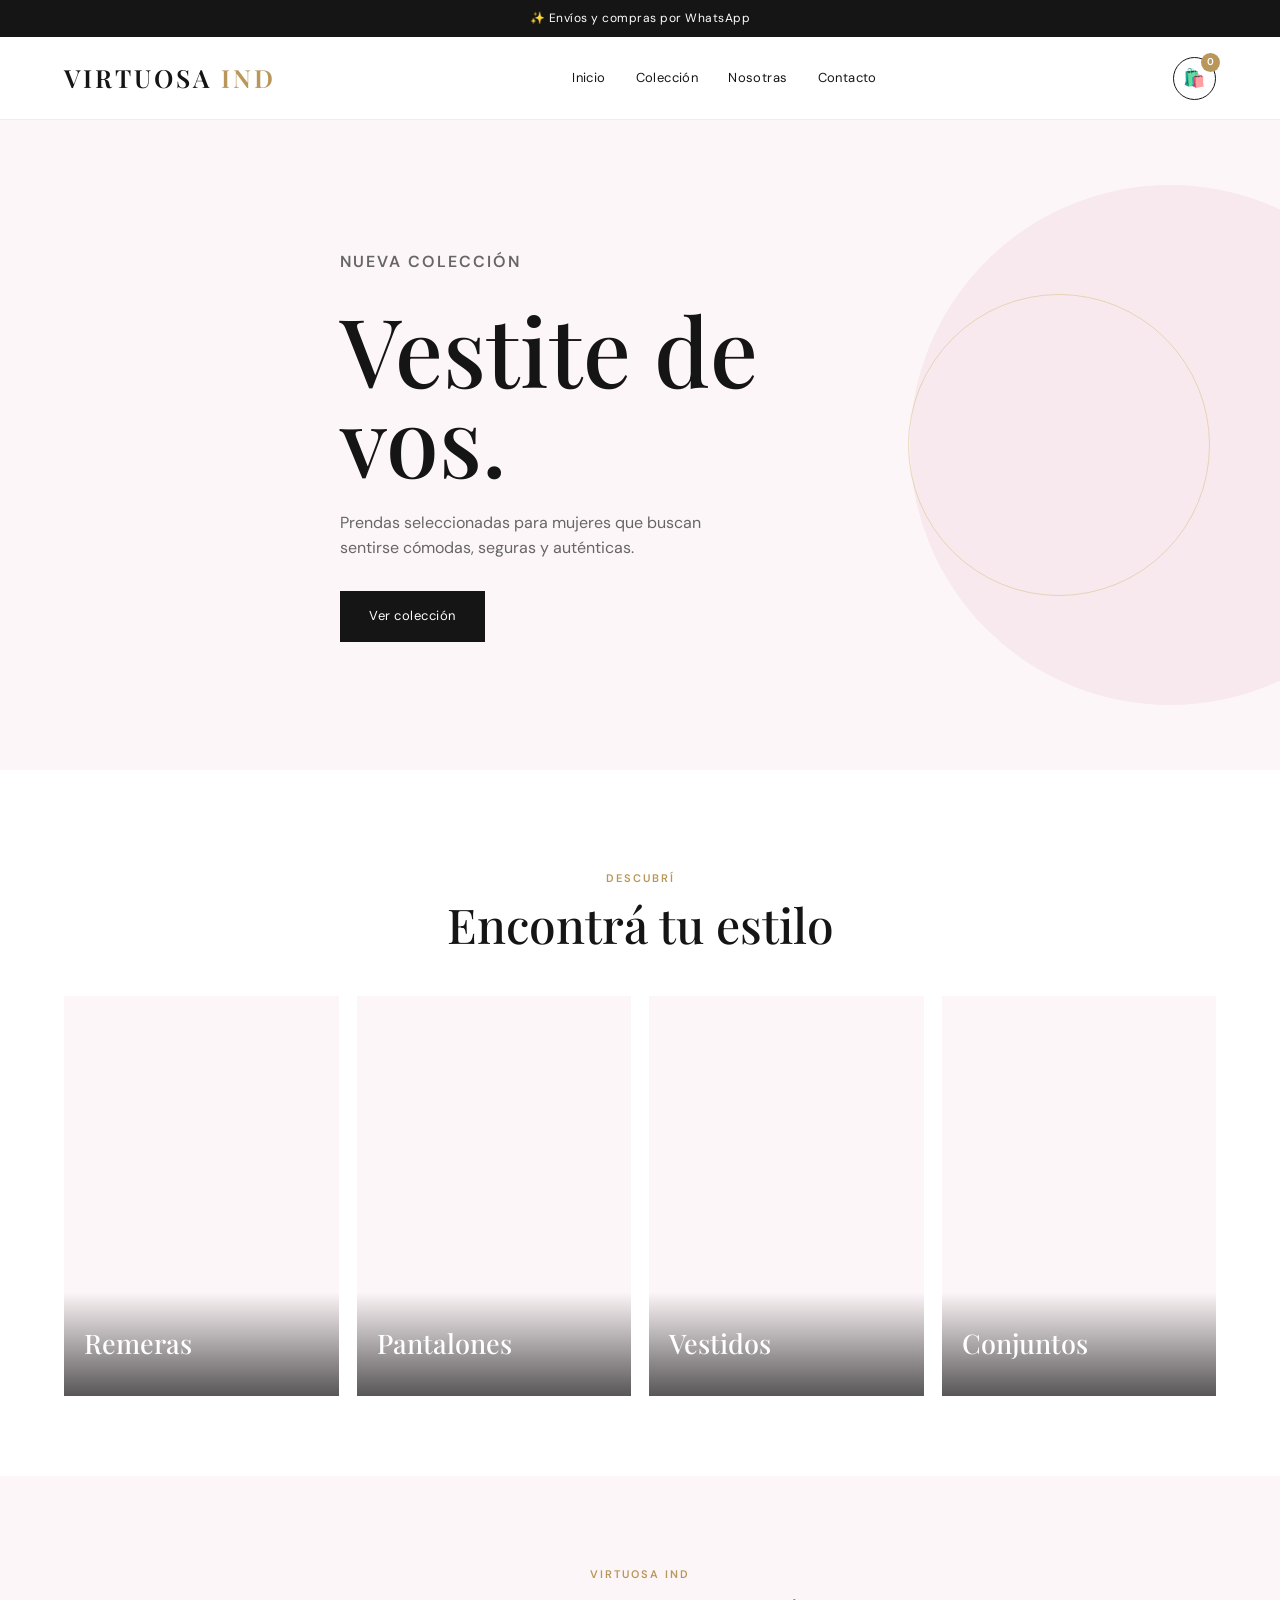
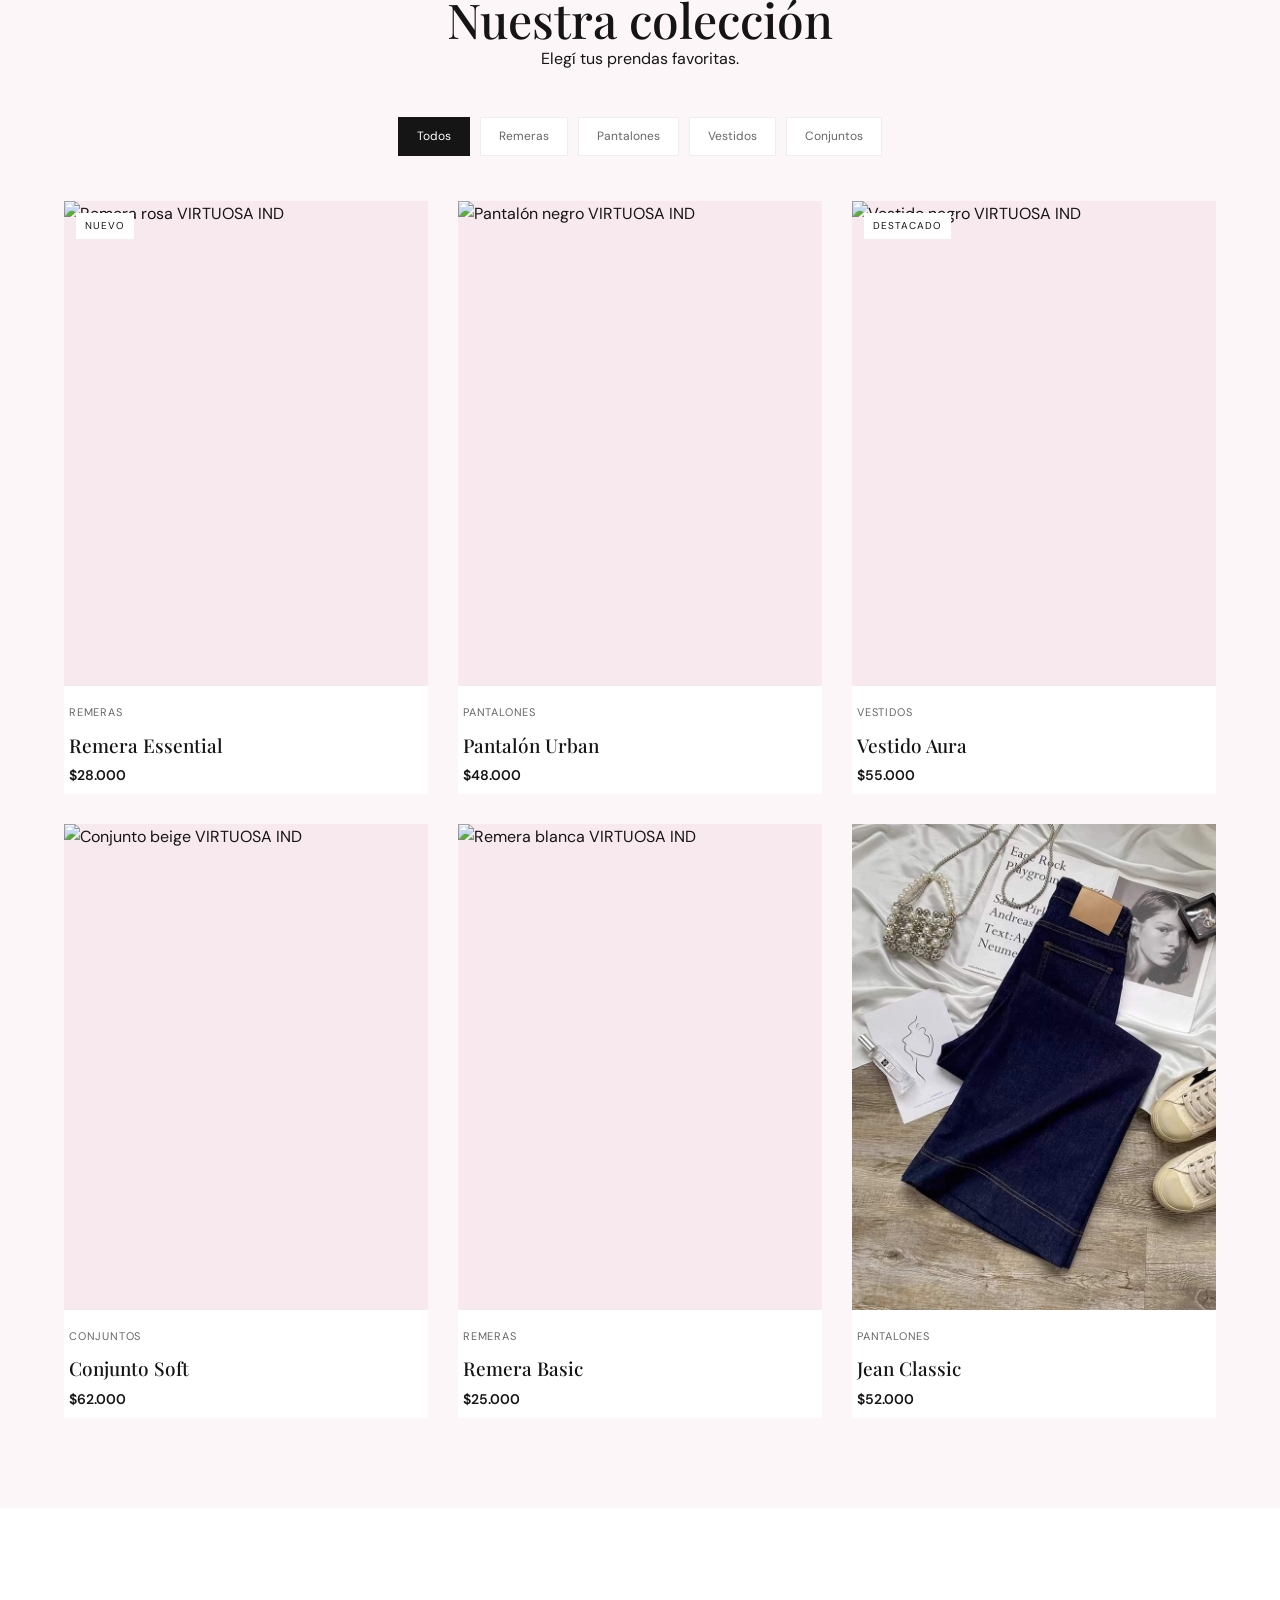
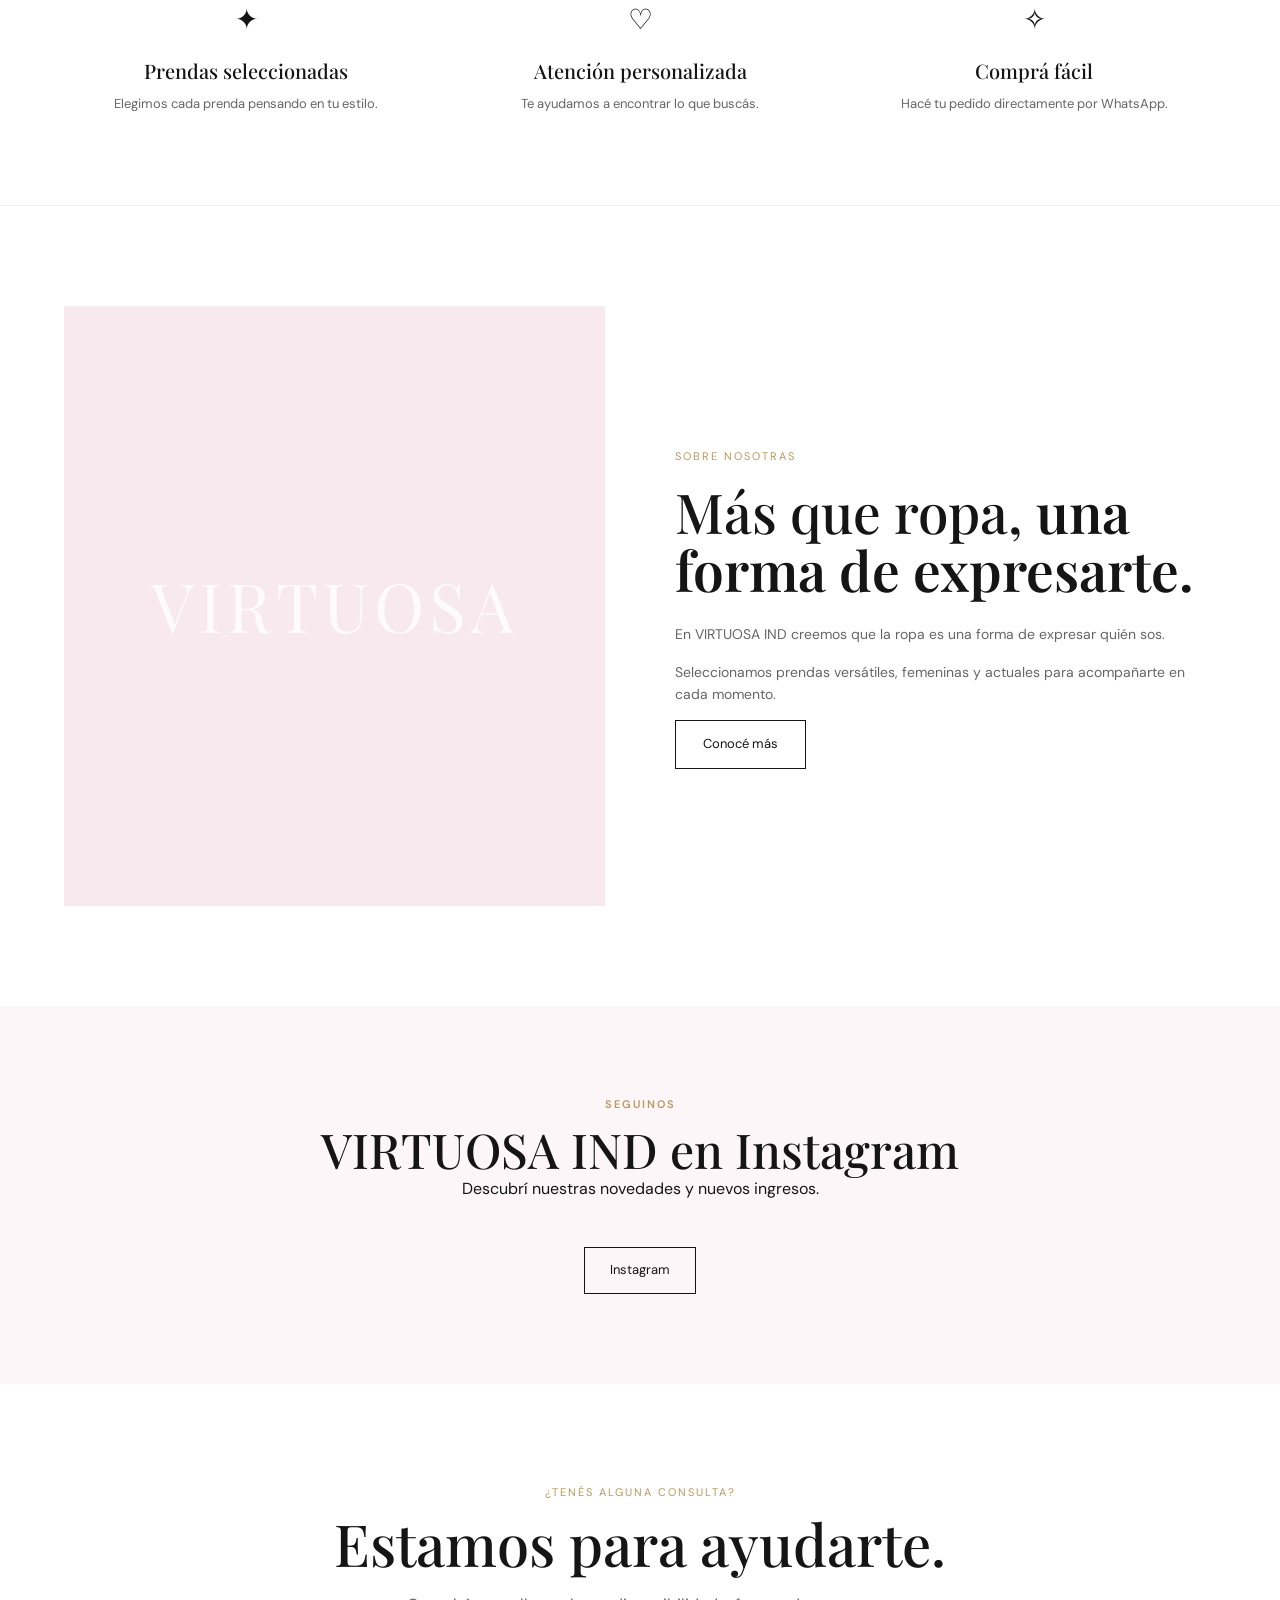
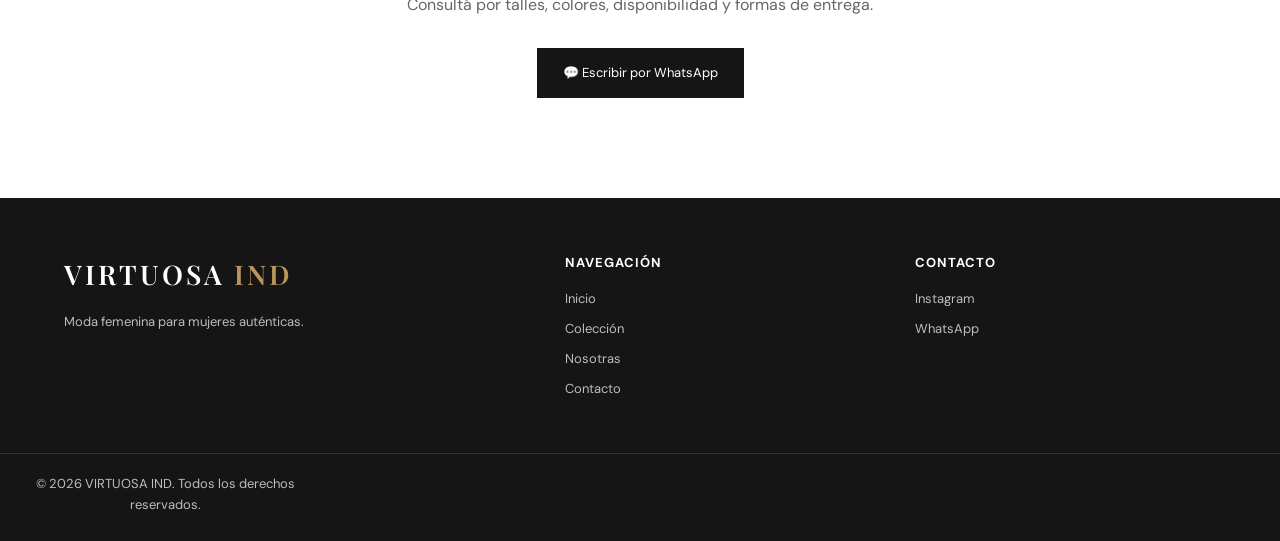
==== index.html @ b8f97fb1 "Primera versión de VIRTUOSA IND" ====
<!DOCTYPE html>
<html lang="es">
  <head>
    <meta charset="UTF-8" />
    <meta name="viewport" content="width=device-width, initial-scale=1.0" />
    <title>VIRTUOSA IND | Moda femenina</title>
    <meta
      name="description"
      content="VIRTUOSA IND — Moda femenina, prendas seleccionadas y estilo para todos los días."
    />

    <link rel="preconnect" href="https://fonts.googleapis.com" />
    <link rel="preconnect" href="https://fonts.gstatic.com" crossorigin />
    <link
      href="https://fonts.googleapis.com/css2?family=DM+Sans:wght@400;500;600;700&family=Playfair+Display:wght@500;600;700&display=swap"
      rel="stylesheet"
    />
    <link rel="stylesheet" href="styles.css" />
  </head>

  <body>
    <div class="barra-superior">
      <p>✨ Envíos y compras por WhatsApp</p>
    </div>

    <header class="encabezado">
      <div class="contenedor encabezado-contenido">
        <a href="#inicio" class="logo">VIRTUOSA <span>IND</span></a>

        <nav class="navegacion">
          <a href="#inicio">Inicio</a>
          <a href="#productos">Colección</a>
          <a href="#nosotros">Nosotras</a>
          <a href="#contacto">Contacto</a>
        </nav>

        <button
          class="boton-carrito"
          id="botonCarrito"
          aria-label="Abrir carrito"
        >
          🛍️
          <span id="cantidadCarrito" class="cantidad-carrito">0</span>
        </button>
      </div>
    </header>

    <main>
      <section class="hero" id="inicio">
        <div class="hero-contenido">
          <p class="hero-etiqueta">NUEVA COLECCIÓN</p>
          <h1>Vestite de vos.</h1>
          <p class="hero-texto">
            Prendas seleccionadas para mujeres que buscan sentirse cómodas,
            seguras y auténticas.
          </p>
          <a href="#productos" class="boton-principal">Ver colección</a>
        </div>
      </section>

      <section class="categorias">
        <div class="contenedor">
          <div class="titulo-seccion">
            <span>DESCUBRÍ</span>
            <h2>Encontrá tu estilo</h2>
          </div>

          <div class="categorias-grid">
            <a href="#productos" class="categoria-card">
              <div class="categoria-imagen categoria-remeras"></div>
              <h3>Remeras</h3>
            </a>

            <a href="#productos" class="categoria-card">
              <div class="categoria-imagen categoria-pantalones"></div>
              <h3>Pantalones</h3>
            </a>

            <a href="#productos" class="categoria-card">
              <div class="categoria-imagen categoria-vestidos"></div>
              <h3>Vestidos</h3>
            </a>

            <a href="#productos" class="categoria-card">
              <div class="categoria-imagen categoria-conjuntos"></div>
              <h3>Conjuntos</h3>
            </a>
          </div>
        </div>
      </section>

      <section class="productos" id="productos">
        <div class="contenedor">
          <div class="titulo-seccion">
            <span>VIRTUOSA IND</span>
            <h2>Nuestra colección</h2>
            <p>Elegí tus prendas favoritas.</p>
          </div>

          <div class="filtros">
            <button class="filtro activo" data-categoria="todos">Todos</button>
            <button class="filtro" data-categoria="remeras">Remeras</button>
            <button class="filtro" data-categoria="pantalones">
              Pantalones
            </button>
            <button class="filtro" data-categoria="vestidos">Vestidos</button>
            <button class="filtro" data-categoria="conjuntos">Conjuntos</button>
          </div>

          <div class="productos-grid" id="listaProductos">
            <article class="producto" data-categoria="remeras">
              <div class="producto-imagen">
                <span class="etiqueta-producto">NUEVO</span>
                <img
                  src="imagenes/remera-rosa.jpg"
                  alt="Remera rosa VIRTUOSA IND"
                />
                <button class="boton-agregar" data-id="1">
                  Agregar al carrito
                </button>
              </div>
              <div class="producto-info">
                <p class="producto-categoria">REMERAS</p>
                <h3>Remera Essential</h3>
                <p class="producto-precio">$28.000</p>
              </div>
            </article>

            <article class="producto" data-categoria="pantalones">
              <div class="producto-imagen">
                <img
                  src="imagenes/pantalon-negro.jpg"
                  alt="Pantalón negro VIRTUOSA IND"
                />
                <button class="boton-agregar" data-id="2">
                  Agregar al carrito
                </button>
              </div>
              <div class="producto-info">
                <p class="producto-categoria">PANTALONES</p>
                <h3>Pantalón Urban</h3>
                <p class="producto-precio">$48.000</p>
              </div>
            </article>

            <article class="producto" data-categoria="vestidos">
              <div class="producto-imagen">
                <span class="etiqueta-producto">DESTACADO</span>
                <img
                  src="imagenes/vestido-negro.jpg"
                  alt="Vestido negro VIRTUOSA IND"
                />
                <button class="boton-agregar" data-id="3">
                  Agregar al carrito
                </button>
              </div>
              <div class="producto-info">
                <p class="producto-categoria">VESTIDOS</p>
                <h3>Vestido Aura</h3>
                <p class="producto-precio">$55.000</p>
              </div>
            </article>

            <article class="producto" data-categoria="conjuntos">
              <div class="producto-imagen">
                <img
                  src="imagenes/conjunto-beige.jpg"
                  alt="Conjunto beige VIRTUOSA IND"
                />
                <button class="boton-agregar" data-id="4">
                  Agregar al carrito
                </button>
              </div>
              <div class="producto-info">
                <p class="producto-categoria">CONJUNTOS</p>
                <h3>Conjunto Soft</h3>
                <p class="producto-precio">$62.000</p>
              </div>
            </article>

            <article class="producto" data-categoria="remeras">
              <div class="producto-imagen">
                <img
                  src="imagenes/remera-blanca.jpg"
                  alt="Remera blanca VIRTUOSA IND"
                />
                <button class="boton-agregar" data-id="5">
                  Agregar al carrito
                </button>
              </div>
              <div class="producto-info">
                <p class="producto-categoria">REMERAS</p>
                <h3>Remera Basic</h3>
                <p class="producto-precio">$25.000</p>
              </div>
            </article>

            <article class="producto" data-categoria="pantalones">
              <div class="producto-imagen">
                <img src="imagenes/jean.jpg" alt="Jean azul VIRTUOSA IND" />
                <button class="boton-agregar" data-id="6">
                  Agregar al carrito
                </button>
              </div>
              <div class="producto-info">
                <p class="producto-categoria">PANTALONES</p>
                <h3>Jean Classic</h3>
                <p class="producto-precio">$52.000</p>
              </div>
            </article>
          </div>
        </div>
      </section>

      <section class="beneficios">
        <div class="contenedor beneficios-grid">
          <div class="beneficio">
            <div class="beneficio-icono">✦</div>
            <h3>Prendas seleccionadas</h3>
            <p>Elegimos cada prenda pensando en tu estilo.</p>
          </div>

          <div class="beneficio">
            <div class="beneficio-icono">♡</div>
            <h3>Atención personalizada</h3>
            <p>Te ayudamos a encontrar lo que buscás.</p>
          </div>

          <div class="beneficio">
            <div class="beneficio-icono">✧</div>
            <h3>Comprá fácil</h3>
            <p>Hacé tu pedido directamente por WhatsApp.</p>
          </div>
        </div>
      </section>

      <section class="nosotros" id="nosotros">
        <div class="contenedor nosotros-grid">
          <div class="nosotros-imagen">
            <div class="nosotros-decoracion">VIRTUOSA</div>
          </div>

          <div class="nosotros-contenido">
            <span>SOBRE NOSOTRAS</span>
            <h2>Más que ropa, <strong>una forma de expresarte.</strong></h2>
            <p>
              En VIRTUOSA IND creemos que la ropa es una forma de expresar quién
              sos.
            </p>
            <p>
              Seleccionamos prendas versátiles, femeninas y actuales para
              acompañarte en cada momento.
            </p>
            <a href="#contacto" class="boton-secundario">Conocé más</a>
          </div>
        </div>
      </section>

      <section class="instagram">
        <div class="contenedor">
          <div class="titulo-seccion">
            <span>SEGUINOS</span>
            <h2>VIRTUOSA IND en Instagram</h2>
            <p>Descubrí nuestras novedades y nuevos ingresos.</p>
          </div>

          <a
            href="#"
            class="boton-instagram"
            target="_blank"
            rel="noopener noreferrer"
          >
            Instagram
          </a>
        </div>
      </section>

      <section class="contacto" id="contacto">
        <div class="contenedor contacto-contenido">
          <span>¿TENÉS ALGUNA CONSULTA?</span>
          <h2>Estamos para ayudarte.</h2>
          <p>
            Consultá por talles, colores, disponibilidad y formas de entrega.
          </p>
          <a
            href="#"
            class="boton-whatsapp"
            target="_blank"
            rel="noopener noreferrer"
          >
            💬 Escribir por WhatsApp
          </a>
        </div>
      </section>
    </main>

    <aside class="carrito" id="carrito" aria-label="Carrito de compras">
      <div class="carrito-header">
        <h2>Tu carrito</h2>
        <button
          id="cerrarCarrito"
          class="cerrar-carrito"
          aria-label="Cerrar carrito"
        >
          ×
        </button>
      </div>

      <div class="carrito-productos" id="carritoProductos">
        <p class="carrito-vacio">Tu carrito está vacío.</p>
      </div>

      <div class="carrito-footer">
        <div class="carrito-total">
          <span>Total</span>
          <strong id="carritoTotal">$0</strong>
        </div>
        <button class="boton-whatsapp carrito-whatsapp" id="botonWhatsApp">
          💬 Comprar por WhatsApp
        </button>
      </div>
    </aside>

    <div class="overlay" id="overlay"></div>

    <footer class="footer">
      <div class="contenedor footer-grid">
        <div>
          <a href="#inicio" class="logo footer-logo">
            VIRTUOSA <span>IND</span>
          </a>
          <p>Moda femenina para mujeres auténticas.</p>
        </div>

        <div>
          <h3>Navegación</h3>
          <a href="#inicio">Inicio</a>
          <a href="#productos">Colección</a>
          <a href="#nosotros">Nosotras</a>
          <a href="#contacto">Contacto</a>
        </div>

        <div>
          <h3>Contacto</h3>
          <a href="#">Instagram</a>
          <a href="#">WhatsApp</a>
        </div>
      </div>

      <div class="footer-bottom">
        <p>© 2026 VIRTUOSA IND. Todos los derechos reservados.</p>
      </div>
    </footer>

    <script src="script.js"></script>
  </body>
</html>
---- styles.css ----
:root {
  --rosa: #d8a6b5;
  --rosa-claro: #f8e9ee;
  --rosa-muy-claro: #fdf6f8;
  --blanco: #ffffff;
  --negro: #151515;
  --gris: #666666;
  --gris-claro: #eeeeee;
  --dorado: #b9975b;
  --dorado-claro: #d8c08a;
  --sombra-suave: 0 10px 35px rgba(0, 0, 0, 0.08);
  --transicion: all 0.3s ease;
}

* {
  margin: 0;
  padding: 0;
  box-sizing: border-box;
}

html {
  scroll-behavior: smooth;
}

body {
  font-family: 'DM Sans', Arial, Helvetica, sans-serif;
  color: var(--negro);
  background: var(--blanco);
  line-height: 1.6;
}

img {
  display: block;
  width: 100%;
}

button,
input,
select {
  font: inherit;
}

button {
  cursor: pointer;
}

a {
  color: inherit;
  text-decoration: none;
}

ul {
  list-style: none;
}

.contenedor {
  width: min(1180px, 90%);
  margin: 0 auto;
}

.barra-superior {
  background: var(--negro);
  color: var(--blanco);
  text-align: center;
  padding: 9px 15px;
  font-size: 12px;
  letter-spacing: 0.5px;
}

.encabezado {
  position: sticky;
  top: 0;
  z-index: 1000;
  background: rgba(255, 255, 255, 0.96);
  backdrop-filter: blur(10px);
  border-bottom: 1px solid var(--gris-claro);
}

.encabezado .contenedor {
  min-height: 82px;
  display: flex;
  align-items: center;
  justify-content: space-between;
  gap: 30px;
}

.logo {
  font-family: 'Playfair Display', Georgia, serif;
  font-size: 25px;
  font-weight: 600;
  letter-spacing: 3px;
  white-space: nowrap;
}

.logo span {
  color: var(--dorado);
}

.navegacion {
  display: flex;
  align-items: center;
  gap: 30px;
}

.navegacion a {
  position: relative;
  font-size: 13px;
  letter-spacing: 0.4px;
  transition: var(--transicion);
}

.navegacion a::after {
  content: '';
  position: absolute;
  left: 0;
  bottom: -6px;
  width: 0;
  height: 1px;
  background: var(--dorado);
  transition: var(--transicion);
}

.navegacion a:hover {
  color: var(--dorado);
}

.navegacion a:hover::after {
  width: 100%;
}

.boton-carrito {
  position: relative;
  border: 1px solid var(--negro);
  background: var(--blanco);
  color: var(--negro);
  width: 43px;
  height: 43px;
  border-radius: 50%;
  font-size: 18px;
  display: flex;
  align-items: center;
  justify-content: center;
  transition: var(--transicion);
}

.boton-carrito:hover {
  background: var(--negro);
  color: var(--blanco);
}

.cantidad-carrito {
  position: absolute;
  top: -5px;
  right: -5px;
  min-width: 19px;
  height: 19px;
  padding: 0 5px;
  border-radius: 50%;
  background: var(--dorado);
  color: var(--blanco);
  font-size: 10px;
  font-weight: 600;
  display: flex;
  align-items: center;
  justify-content: center;
}

.hero {
  min-height: 650px;
  display: flex;
  align-items: center;
  position: relative;
  overflow: hidden;
  background: var(--rosa-muy-claro);
}

.hero::before {
  content: '';
  position: absolute;
  width: 520px;
  height: 520px;
  border-radius: 50%;
  background: var(--rosa-claro);
  right: -150px;
  top: 50%;
  transform: translateY(-50%);
  z-index: 0;
}

.hero::after {
  content: '';
  position: absolute;
  width: 300px;
  height: 300px;
  border-radius: 50%;
  border: 1px solid var(--dorado-claro);
  right: 70px;
  top: 50%;
  transform: translateY(-50%);
  opacity: 0.55;
  z-index: 0;
}

.hero-contenido {
  width: min(1180px, 90%);
  max-width: 600px;
  margin-inline: auto;
  position: relative;
  z-index: 1;
}

.hero-etiqueta {
  display: inline-block;
  color: var(--dorado);
  font-size: 12px;
  font-weight: 600;
  letter-spacing: 2px;
  text-transform: uppercase;
  margin-bottom: 15px;
}

.hero h1 {
  font-family: 'Playfair Display', Georgia, serif;
  font-size: clamp(55px, 8vw, 95px);
  line-height: 0.95;
  font-weight: 500;
  margin-bottom: 25px;
}

.hero p {
  color: var(--gris);
  font-size: 16px;
  max-width: 420px;
  margin-bottom: 30px;
}

.boton-principal {
  display: inline-flex;
  align-items: center;
  justify-content: center;
  gap: 8px;
  background: var(--negro);
  color: var(--blanco);
  border: 1px solid var(--negro);
  padding: 14px 28px;
  font-size: 13px;
  letter-spacing: 0.5px;
  transition: var(--transicion);
}

.boton-principal:hover {
  background: var(--dorado);
  border-color: var(--dorado);
  transform: translateY(-2px);
}

.boton-secundario {
  display: inline-flex;
  align-items: center;
  justify-content: center;
  background: transparent;
  color: var(--negro);
  border: 1px solid var(--negro);
  padding: 13px 27px;
  font-size: 13px;
  transition: var(--transicion);
}

.boton-secundario:hover {
  background: var(--negro);
  color: var(--blanco);
}

.titulo-seccion {
  text-align: center;
  margin-bottom: 45px;
}

.titulo-seccion span {
  display: block;
  color: var(--dorado);
  font-size: 11px;
  font-weight: 600;
  letter-spacing: 2px;
  text-transform: uppercase;
  margin-bottom: 10px;
}

.titulo-seccion h2 {
  font-family: 'Playfair Display', Georgia, serif;
  font-size: clamp(32px, 5vw, 48px);
  font-weight: 500;
  line-height: 1.1;
}

.categorias {
  padding: 100px 0 80px;
}

.categorias-grid {
  display: grid;
  grid-template-columns: repeat(4, 1fr);
  gap: 18px;
}

.categoria-card {
  position: relative;
  display: block;
  height: 400px;
  overflow: hidden;
  background: var(--rosa-muy-claro);
}

.categoria-imagen {
  width: 100%;
  height: 100%;
  background-size: cover;
  background-position: center;
  transition: transform 0.6s ease;
}

.categoria-remeras {
  background-image: url('imagenes/remera-rosa.jpg');
}

.categoria-pantalones {
  background-image: url('imagenes/pantalon-negro.jpg');
}

.categoria-vestidos {
  background-image: url('imagenes/vestido-negro.jpg');
}

.categoria-conjuntos {
  background-image: url('imagenes/conjunto-beige.jpg');
}

.categoria-card:hover .categoria-imagen {
  transform: scale(1.05);
}

.categoria-card h3 {
  position: absolute;
  inset: auto 0 0;
  padding: 30px 20px;
  color: var(--blanco);
  background: linear-gradient(to top, rgba(0, 0, 0, 0.65), transparent);
  font-family: 'Playfair Display', Georgia, serif;
  font-size: 27px;
  font-weight: 500;
}

.productos {
  padding: 90px 0;
  background: var(--rosa-muy-claro);
}

.filtros {
  display: flex;
  justify-content: center;
  flex-wrap: wrap;
  gap: 10px;
  margin-bottom: 45px;
}

.filtro {
  border: 1px solid var(--gris-claro);
  background: var(--blanco);
  color: var(--gris);
  padding: 9px 18px;
  font-size: 12px;
  transition: var(--transicion);
}

.filtro:hover,
.filtro.activo {
  background: var(--negro);
  color: var(--blanco);
  border-color: var(--negro);
}

.productos-grid {
  display: grid;
  grid-template-columns: repeat(3, 1fr);
  gap: 30px;
}

.producto {
  background: var(--blanco);
  position: relative;
  animation: aparecer 0.5s ease both;
}

.producto[hidden] {
  display: none !important;
}

.producto-imagen {
  position: relative;
  overflow: hidden;
  background: var(--rosa-claro);
  aspect-ratio: 3 / 4;
}

.producto-imagen img {
  width: 100%;
  height: 100%;
  object-fit: cover;
  transition: transform 0.5s ease;
}

.producto:hover .producto-imagen img {
  transform: scale(1.04);
}

.etiqueta-producto {
  position: absolute;
  z-index: 1;
  top: 12px;
  left: 12px;
  padding: 5px 9px;
  background: var(--blanco);
  color: var(--negro);
  font-size: 10px;
  letter-spacing: 1px;
}

.boton-agregar {
  position: absolute;
  left: 15px;
  right: 15px;
  bottom: 15px;
  border: none;
  background: var(--blanco);
  color: var(--negro);
  padding: 13px;
  font-size: 12px;
  font-weight: 600;
  opacity: 0;
  transform: translateY(10px);
  transition: var(--transicion);
}

.producto:hover .boton-agregar,
.producto:focus-within .boton-agregar {
  opacity: 1;
  transform: translateY(0);
}

.boton-agregar:hover {
  background: var(--negro);
  color: var(--blanco);
}

.producto-info {
  padding: 18px 5px 8px;
}

.producto-info h3 {
  font-family: 'Playfair Display', Georgia, serif;
  font-size: 19px;
  font-weight: 500;
  margin-bottom: 4px;
}

.producto-categoria {
  font-size: 11px;
  color: var(--gris);
  text-transform: uppercase;
  letter-spacing: 0.8px;
  margin-bottom: 8px;
}

.producto-precio {
  font-size: 14px;
  font-weight: 600;
}

.beneficios {
  padding: 70px 0;
  border-bottom: 1px solid var(--gris-claro);
}

.beneficios-grid {
  display: grid;
  grid-template-columns: repeat(3, 1fr);
  gap: 30px;
}

.beneficio {
  text-align: center;
  padding: 20px;
}

.beneficio-icono {
  font-size: 28px;
  margin-bottom: 12px;
}

.beneficio h3 {
  font-family: 'Playfair Display', Georgia, serif;
  font-size: 20px;
  font-weight: 500;
  margin-bottom: 7px;
}

.beneficio p {
  color: var(--gris);
  font-size: 13px;
}

.nosotros {
  padding: 100px 0;
}

.nosotros-grid {
  display: grid;
  grid-template-columns: 1fr 1fr;
  gap: 70px;
  align-items: center;
}

.nosotros-imagen {
  height: 600px;
  overflow: hidden;
  background: var(--rosa-claro);
  display: grid;
  place-items: center;
}

.nosotros-decoracion {
  color: rgba(255, 255, 255, 0.8);
  font-family: 'Playfair Display', Georgia, serif;
  font-size: clamp(36px, 6vw, 68px);
  letter-spacing: 5px;
}

.nosotros-contenido span {
  color: var(--dorado);
  font-size: 11px;
  letter-spacing: 2px;
  text-transform: uppercase;
}

.nosotros-contenido h2 {
  font-family: 'Playfair Display', Georgia, serif;
  font-size: clamp(35px, 5vw, 55px);
  line-height: 1.05;
  font-weight: 500;
  margin: 15px 0 25px;
}

.nosotros-contenido h2 strong {
  font-weight: 600;
}

.nosotros-contenido p {
  color: var(--gris);
  font-size: 14px;
  margin-bottom: 15px;
}

.instagram {
  padding: 90px 0;
  background: var(--rosa-muy-claro);
}

.instagram .boton-instagram {
  display: block;
  width: fit-content;
  margin: 0 auto;
  border: 1px solid var(--negro);
  padding: 12px 25px;
  font-size: 13px;
  transition: var(--transicion);
}

.instagram .boton-instagram:hover {
  background: var(--negro);
  color: var(--blanco);
}

.contacto {
  padding: 100px 0;
  text-align: center;
}

.contacto-contenido {
  max-width: 650px;
  margin: 0 auto;
}

.contacto-contenido > span {
  display: block;
  color: var(--dorado);
  font-size: 11px;
  letter-spacing: 2px;
  margin-bottom: 12px;
}

.contacto h2 {
  font-family: 'Playfair Display', Georgia, serif;
  font-size: clamp(35px, 6vw, 58px);
  font-weight: 500;
  line-height: 1.05;
  margin-bottom: 18px;
}

.contacto p {
  color: var(--gris);
  margin-bottom: 30px;
}

.boton-whatsapp {
  display: inline-flex;
  align-items: center;
  justify-content: center;
  gap: 9px;
  background: var(--negro);
  color: var(--blanco);
  border: 1px solid var(--negro);
  padding: 14px 25px;
  font-size: 13px;
  transition: var(--transicion);
}

.boton-whatsapp:hover {
  background: var(--dorado);
  border-color: var(--dorado);
  transform: translateY(-2px);
}

.footer {
  background: var(--negro);
  color: var(--blanco);
  padding: 55px 0 25px;
}

.footer-grid {
  display: grid;
  grid-template-columns: 1.5fr 1fr 1fr;
  gap: 50px;
  padding-bottom: 45px;
}

.footer-grid > div {
  display: flex;
  flex-direction: column;
  align-items: flex-start;
}

.footer-logo {
  font-family: 'Playfair Display', Georgia, serif;
  font-size: 27px;
  letter-spacing: 3px;
  margin-bottom: 15px;
}

.footer p {
  color: #bdbdbd;
  font-size: 13px;
  max-width: 330px;
}

.footer h3 {
  font-size: 13px;
  text-transform: uppercase;
  letter-spacing: 1px;
  margin-bottom: 15px;
}

.footer-grid a:not(.logo) {
  color: #bdbdbd;
  font-size: 13px;
  margin-bottom: 9px;
  transition: var(--transicion);
}

.footer-grid a:not(.logo):hover {
  color: var(--dorado-claro);
}

.footer-bottom {
  border-top: 1px solid #333333;
  padding-top: 20px;
  text-align: center;
  color: #999999;
  font-size: 11px;
}

.carrito {
  position: fixed;
  top: 0;
  right: 0;
  z-index: 2000;
  width: min(430px, 100%);
  height: 100vh;
  height: 100dvh;
  background: var(--blanco);
  box-shadow: -10px 0 40px rgba(0, 0, 0, 0.15);
  display: flex;
  flex-direction: column;
  transform: translateX(100%);
  visibility: hidden;
  transition: transform 0.35s ease, visibility 0.35s ease;
}

.carrito.abierto {
  transform: translateX(0);
  visibility: visible;
}

.carrito-header {
  display: flex;
  align-items: center;
  justify-content: space-between;
  padding: 25px;
  border-bottom: 1px solid var(--gris-claro);
}

.carrito-header h2 {
  font-family: 'Playfair Display', Georgia, serif;
  font-size: 27px;
  font-weight: 500;
}

.cerrar-carrito {
  width: 35px;
  height: 35px;
  border: none;
  background: transparent;
  font-size: 30px;
  line-height: 1;
  color: var(--negro);
  transition: var(--transicion);
}

.cerrar-carrito:hover {
  color: var(--dorado);
  transform: rotate(90deg);
}

.carrito-productos {
  flex: 1;
  overflow-y: auto;
  padding: 25px;
}

.item-carrito {
  position: relative;
  display: grid;
  grid-template-columns: 75px 1fr 25px;
  gap: 14px;
  padding: 18px 0;
  border-bottom: 1px solid var(--gris-claro);
}

.item-carrito:first-child {
  padding-top: 0;
}

.item-carrito img {
  width: 75px;
  height: 95px;
  object-fit: cover;
  background: var(--rosa-muy-claro);
}

.item-carrito-info {
  min-width: 0;
}

.item-carrito-info h3 {
  font-family: 'Playfair Display', Georgia, serif;
  font-size: 17px;
  font-weight: 500;
  line-height: 1.2;
  margin-bottom: 4px;
}

.precio-unitario {
  color: var(--gris);
  font-size: 12px;
  margin-bottom: 10px;
}

.cantidad-control {
  display: inline-flex;
  align-items: center;
  border: 1px solid var(--gris-claro);
  margin-bottom: 9px;
}

.cantidad-control span {
  min-width: 30px;
  text-align: center;
  font-size: 13px;
  font-weight: 600;
}

.boton-cantidad {
  width: 30px;
  height: 30px;
  display: flex;
  align-items: center;
  justify-content: center;
  border: none;
  background: var(--blanco);
  color: var(--negro);
  font-size: 17px;
  transition: var(--transicion);
}

.boton-cantidad:hover {
  background: var(--rosa-claro);
  color: var(--dorado);
}

.subtotal {
  display: block;
  font-size: 14px;
  font-weight: 600;
  color: var(--negro);
}

.boton-eliminar {
  align-self: flex-start;
  width: 25px;
  height: 25px;
  border: none;
  background: transparent;
  color: #999999;
  font-size: 23px;
  line-height: 1;
  transition: var(--transicion);
}

.boton-eliminar:hover {
  color: #b44;
  transform: scale(1.1);
}

.carrito-vacio {
  display: flex;
  flex-direction: column;
  align-items: center;
  justify-content: center;
  text-align: center;
  min-height: 280px;
  color: var(--gris);
}

.carrito-vacio span {
  font-size: 42px;
  margin-bottom: 12px;
}

.carrito-vacio p {
  font-family: 'Playfair Display', Georgia, serif;
  color: var(--negro);
  font-size: 21px;
  margin-bottom: 5px;
}

.carrito-vacio small {
  font-size: 12px;
  color: var(--gris);
}

.carrito-footer {
  padding: 25px;
  border-top: 1px solid var(--gris-claro);
  background: var(--blanco);
}

.carrito-total {
  display: flex;
  align-items: center;
  justify-content: space-between;
  margin-bottom: 20px;
}

.carrito-total span {
  font-size: 14px;
  color: var(--gris);
}

.carrito-total strong {
  font-size: 20px;
}

.carrito-whatsapp {
  width: 100%;
  transition: var(--transicion);
}

.carrito-whatsapp:hover {
  background: var(--dorado);
  color: var(--blanco);
  transform: translateY(-2px);
}

.overlay {
  position: fixed;
  inset: 0;
  z-index: 1500;
  background: rgba(0, 0, 0, 0.45);
  opacity: 0;
  visibility: hidden;
  transition: var(--transicion);
}

.overlay.activo {
  opacity: 1;
  visibility: visible;
}

body.no-scroll {
  overflow: hidden;
}

@keyframes aparecer {
  from {
    opacity: 0;
    transform: translateY(15px);
  }

  to {
    opacity: 1;
    transform: translateY(0);
  }
}

@media (max-width: 900px) {
  .navegacion {
    gap: 18px;
  }

  .categorias-grid {
    grid-template-columns: repeat(2, 1fr);
  }

  .categoria-card {
    height: 330px;
  }

  .productos-grid {
    grid-template-columns: repeat(2, 1fr);
  }

  .beneficios-grid {
    grid-template-columns: 1fr;
  }

  .nosotros-grid {
    gap: 40px;
  }

  .footer-grid {
    grid-template-columns: 1fr 1fr;
  }

  .hero::before {
    width: 400px;
    height: 400px;
    right: -150px;
  }

  .hero::after {
    width: 240px;
    height: 240px;
    right: 20px;
  }
}

@media (max-width: 650px) {
  .barra-superior {
    font-size: 10px;
  }

  .encabezado .contenedor {
    min-height: 70px;
    gap: 12px;
  }

  .logo {
    font-size: 20px;
    letter-spacing: 2px;
  }

  .navegacion {
    display: none;
  }

  .hero {
    min-height: 570px;
    padding: 70px 0;
    background: var(--rosa-muy-claro);
  }

  .hero::before {
    width: 300px;
    height: 300px;
    right: -150px;
    top: 75%;
  }

  .hero::after {
    width: 170px;
    height: 170px;
    right: 30px;
    top: 75%;
  }

  .hero h1 {
    font-size: 57px;
  }

  .hero p {
    font-size: 14px;
  }

  .categorias,
  .productos,
  .nosotros,
  .instagram,
  .contacto {
    padding: 70px 0;
  }

  .titulo-seccion {
    margin-bottom: 30px;
  }

  .categorias-grid {
    grid-template-columns: 1fr 1fr;
    gap: 10px;
  }

  .categoria-card {
    height: 270px;
  }

  .categoria-card h3 {
    padding: 20px 15px;
    font-size: 21px;
  }

  .productos-grid {
    grid-template-columns: 1fr 1fr;
    gap: 18px 12px;
  }

  .producto-info {
    padding: 12px 3px;
  }

  .producto-info h3 {
    font-size: 16px;
  }

  .producto-categoria {
    font-size: 9px;
  }

  .producto-precio {
    font-size: 13px;
  }

  .boton-agregar {
    position: static;
    opacity: 1;
    transform: none;
    margin: 10px;
    width: calc(100% - 20px);
    background: var(--negro);
    color: var(--blanco);
  }

  .nosotros-grid {
    grid-template-columns: 1fr;
  }

  .nosotros-imagen {
    height: 430px;
  }

  .footer-grid {
    grid-template-columns: 1fr;
    gap: 30px;
  }

  .carrito {
    width: 100%;
  }

  .item-carrito {
    grid-template-columns: 65px 1fr 22px;
    gap: 12px;
    padding: 16px 0;
  }

  .item-carrito img {
    width: 65px;
    height: 85px;
  }

  .item-carrito-info h3 {
    font-size: 15px;
  }

  .precio-unitario {
    font-size: 11px;
  }

  .boton-cantidad {
    width: 28px;
    height: 28px;
    font-size: 16px;
  }

  .cantidad-control span {
    min-width: 28px;
  }

  .subtotal {
    font-size: 13px;
  }

  .carrito-header,
  .carrito-productos,
  .carrito-footer {
    padding: 20px;
  }
}
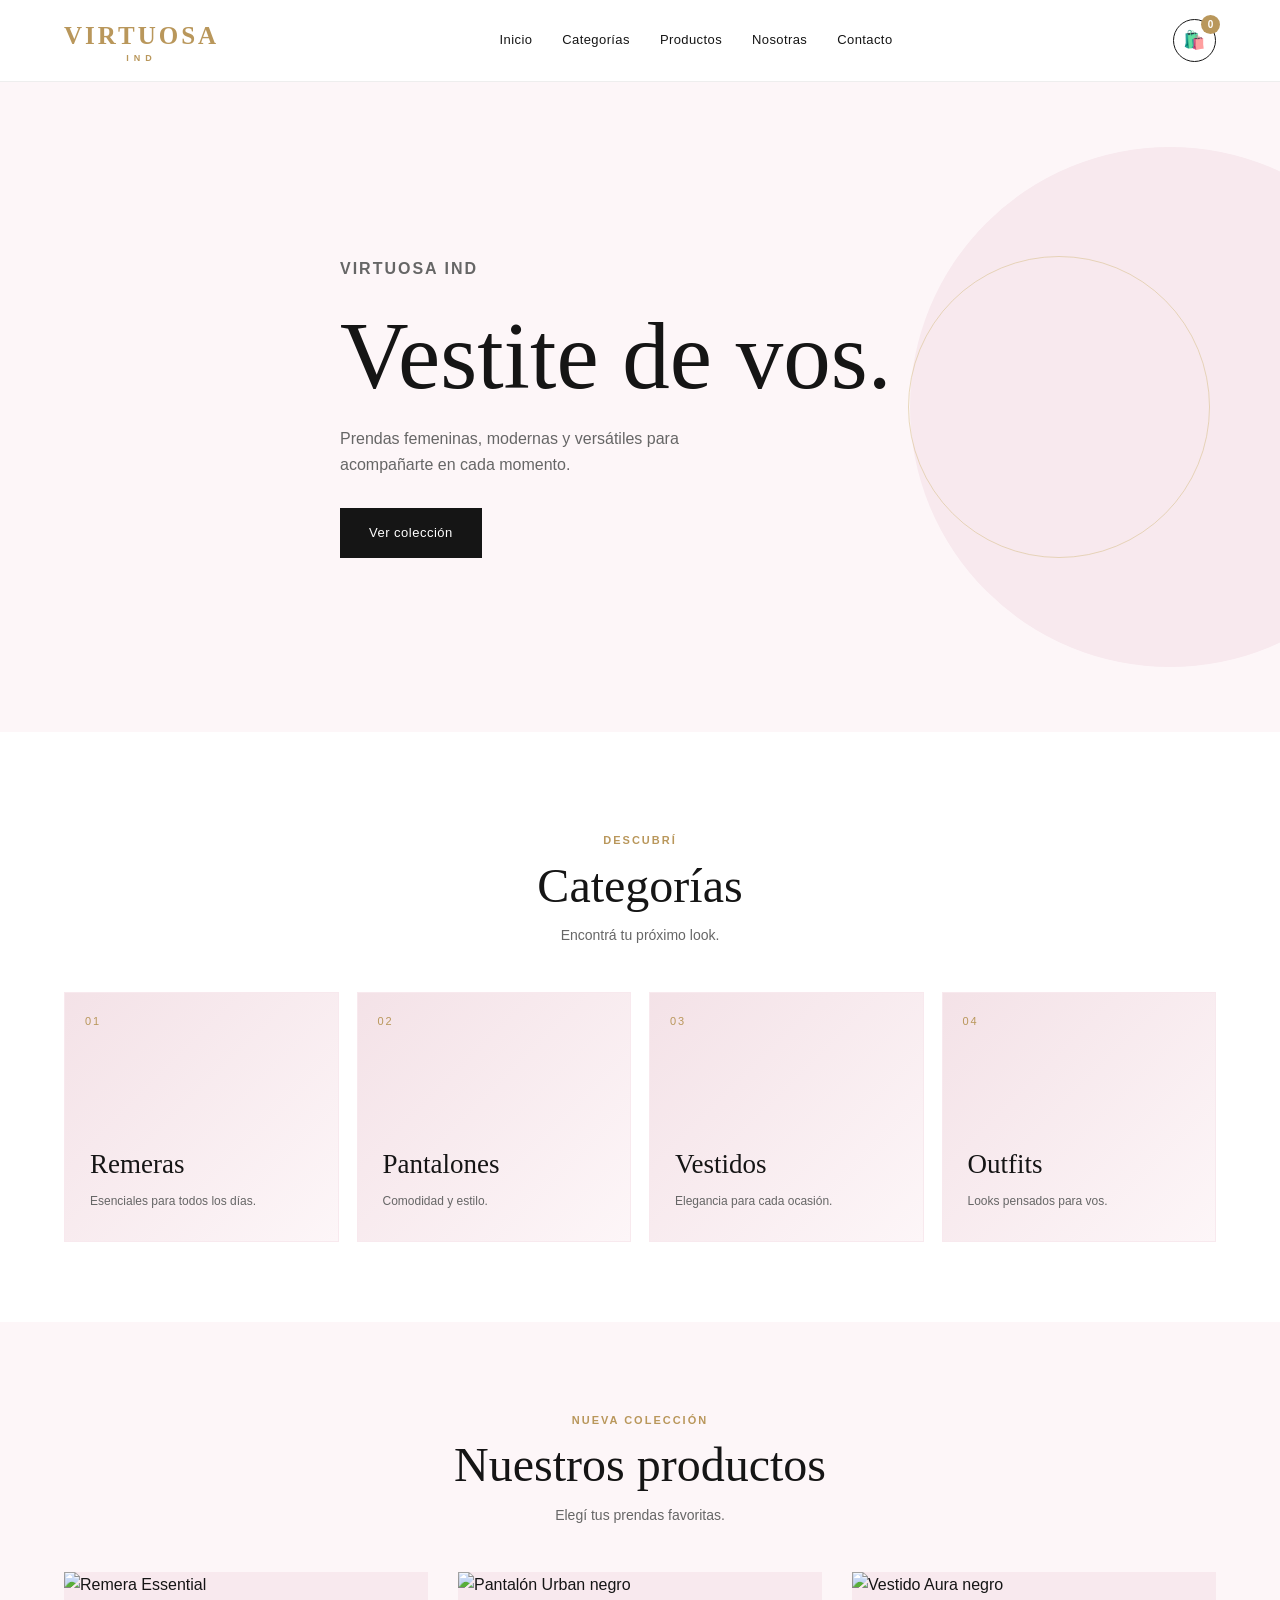
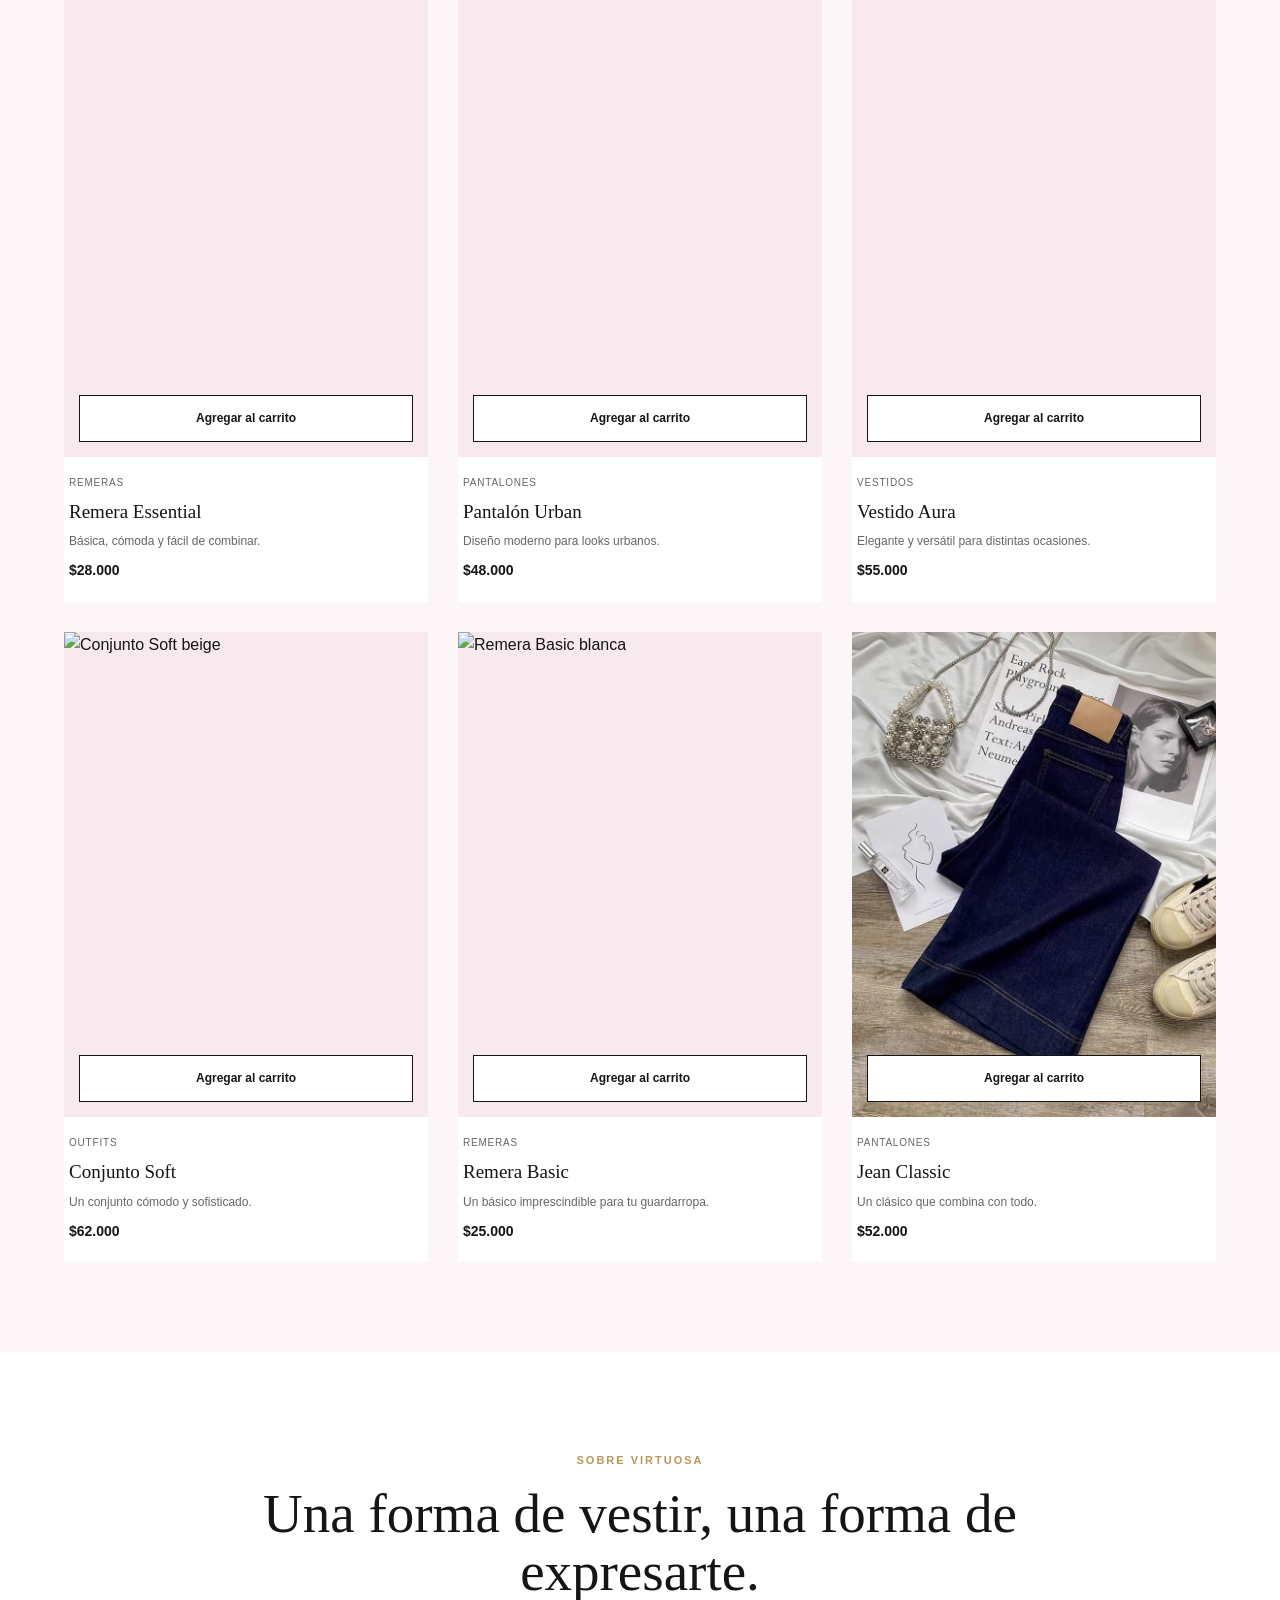
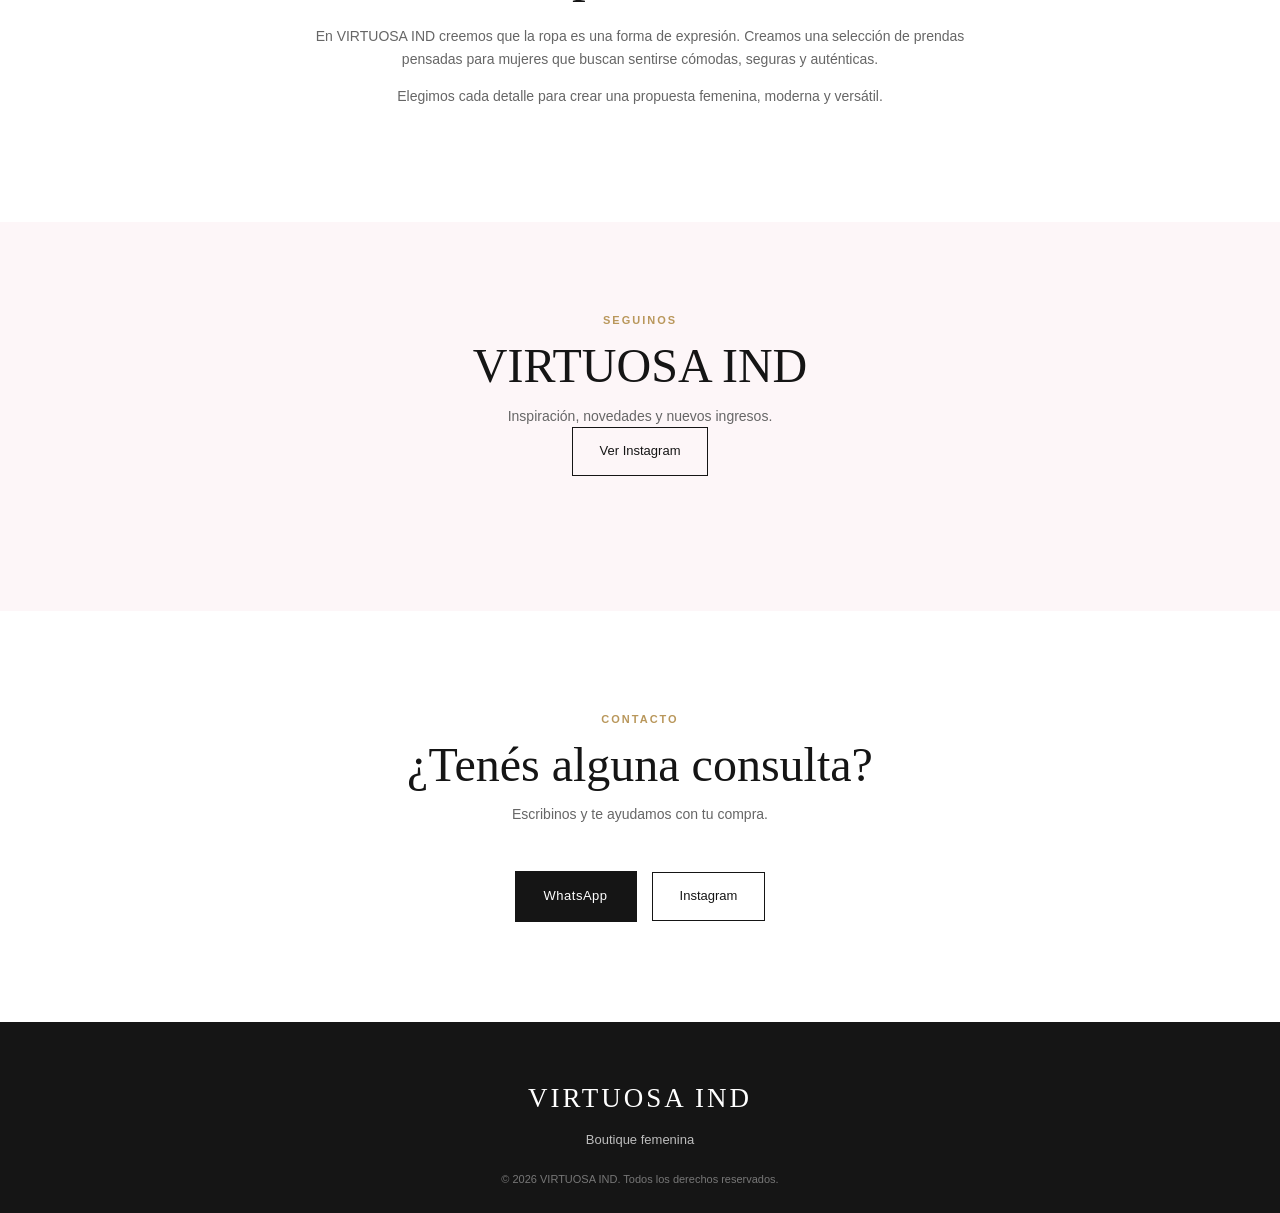
==== commit 0ace3495: "Corrige carrito y botones de productos" ====
--- a/index.html
+++ b/index.html
@@ -3,303 +3,373 @@
   <head>
     <meta charset="UTF-8" />
     <meta name="viewport" content="width=device-width, initial-scale=1.0" />
-    <title>VIRTUOSA IND | Moda femenina</title>
+
+    <title>VIRTUOSA IND | Boutique femenina</title>
+
     <meta
       name="description"
-      content="VIRTUOSA IND — Moda femenina, prendas seleccionadas y estilo para todos los días."
+      content="VIRTUOSA IND - Boutique femenina. Descubrí prendas modernas, elegantes y versátiles."
     />
 
-    <link rel="preconnect" href="https://fonts.googleapis.com" />
-    <link rel="preconnect" href="https://fonts.gstatic.com" crossorigin />
-    <link
-      href="https://fonts.googleapis.com/css2?family=DM+Sans:wght@400;500;600;700&family=Playfair+Display:wght@500;600;700&display=swap"
-      rel="stylesheet"
-    />
     <link rel="stylesheet" href="styles.css" />
   </head>
 
   <body>
-    <div class="barra-superior">
-      <p>✨ Envíos y compras por WhatsApp</p>
-    </div>
+    <!-- =====================================================
+         HEADER
+    ====================================================== -->
 
     <header class="encabezado">
-      <div class="contenedor encabezado-contenido">
-        <a href="#inicio" class="logo">VIRTUOSA <span>IND</span></a>
-
-        <nav class="navegacion">
-          <a href="#inicio">Inicio</a>
-          <a href="#productos">Colección</a>
-          <a href="#nosotros">Nosotras</a>
-          <a href="#contacto">Contacto</a>
-        </nav>
-
-        <button
-          class="boton-carrito"
-          id="botonCarrito"
-          aria-label="Abrir carrito"
-        >
-          🛍️
-          <span id="cantidadCarrito" class="cantidad-carrito">0</span>
-        </button>
+      <div class="logo">
+        <span>VIRTUOSA</span>
+        <small>IND</small>
       </div>
+
+      <nav class="navegacion">
+        <a href="#inicio">Inicio</a>
+        <a href="#categorias">Categorías</a>
+        <a href="#productos">Productos</a>
+        <a href="#nosotras">Nosotras</a>
+        <a href="#contacto">Contacto</a>
+      </nav>
+
+      <button
+        class="boton-carrito"
+        id="botonCarrito"
+        aria-label="Abrir carrito"
+        type="button"
+      >
+        🛍️
+        <span id="cantidadCarrito">0</span>
+      </button>
     </header>
+
+    <!-- =====================================================
+         PORTADA
+    ====================================================== -->
 
     <main>
       <section class="hero" id="inicio">
         <div class="hero-contenido">
-          <p class="hero-etiqueta">NUEVA COLECCIÓN</p>
+          <p class="hero-etiqueta">VIRTUOSA IND</p>
+
           <h1>Vestite de vos.</h1>
-          <p class="hero-texto">
-            Prendas seleccionadas para mujeres que buscan sentirse cómodas,
-            seguras y auténticas.
+
+          <p>
+            Prendas femeninas, modernas y versátiles para acompañarte en cada
+            momento.
           </p>
-          <a href="#productos" class="boton-principal">Ver colección</a>
-        </div>
-      </section>
-
-      <section class="categorias">
-        <div class="contenedor">
-          <div class="titulo-seccion">
-            <span>DESCUBRÍ</span>
-            <h2>Encontrá tu estilo</h2>
+
+          <a href="#productos" class="boton-principal"> Ver colección </a>
+        </div>
+      </section>
+
+      <!-- =================================================
+             CATEGORÍAS
+        ================================================== -->
+
+      <section class="categorias" id="categorias">
+        <div class="seccion-encabezado">
+          <p class="seccion-etiqueta">DESCUBRÍ</p>
+
+          <h2>Categorías</h2>
+
+          <p>Encontrá tu próximo look.</p>
+        </div>
+
+        <div class="categorias-grid">
+          <a href="#productos" class="categoria">
+            <span>01</span>
+            <h3>Remeras</h3>
+            <p>Esenciales para todos los días.</p>
+          </a>
+
+          <a href="#productos" class="categoria">
+            <span>02</span>
+            <h3>Pantalones</h3>
+            <p>Comodidad y estilo.</p>
+          </a>
+
+          <a href="#productos" class="categoria">
+            <span>03</span>
+            <h3>Vestidos</h3>
+            <p>Elegancia para cada ocasión.</p>
+          </a>
+
+          <a href="#productos" class="categoria">
+            <span>04</span>
+            <h3>Outfits</h3>
+            <p>Looks pensados para vos.</p>
+          </a>
+        </div>
+      </section>
+
+      <!-- =================================================
+             PRODUCTOS
+        ================================================== -->
+
+      <section class="productos" id="productos">
+        <div class="seccion-encabezado">
+          <p class="seccion-etiqueta">NUEVA COLECCIÓN</p>
+
+          <h2>Nuestros productos</h2>
+
+          <p>Elegí tus prendas favoritas.</p>
+        </div>
+
+        <div class="productos-grid" id="productosGrid">
+          <!-- PRODUCTO 1 -->
+
+          <article class="producto">
+            <div class="producto-imagen">
+              <img
+                src="imagenes/Remera Essential.jpg"
+                alt="Remera Essential "
+              />
+
+              <button class="boton-agregar" type="button" data-id="1">
+                Agregar al carrito
+              </button>
+            </div>
+
+            <div class="producto-info">
+              <span class="producto-categoria"> REMERAS </span>
+
+              <h3>Remera Essential</h3>
+
+              <p class="producto-descripcion">
+                Básica, cómoda y fácil de combinar.
+              </p>
+
+              <p class="producto-precio">$28.000</p>
+            </div>
+          </article>
+
+          <!-- PRODUCTO 2 -->
+
+          <article class="producto">
+            <div class="producto-imagen">
+              <img
+                src="imagenes/pantalon-negro.jpg"
+                alt="Pantalón Urban negro"
+              />
+
+              <button class="boton-agregar" type="button" data-id="2">
+                Agregar al carrito
+              </button>
+            </div>
+
+            <div class="producto-info">
+              <span class="producto-categoria"> PANTALONES </span>
+
+              <h3>Pantalón Urban</h3>
+
+              <p class="producto-descripcion">
+                Diseño moderno para looks urbanos.
+              </p>
+
+              <p class="producto-precio">$48.000</p>
+            </div>
+          </article>
+
+          <!-- PRODUCTO 3 -->
+
+          <article class="producto">
+            <div class="producto-imagen">
+              <img src="imagenes/vestido-negro.jpg" alt="Vestido Aura negro" />
+
+              <button class="boton-agregar" type="button" data-id="3">
+                Agregar al carrito
+              </button>
+            </div>
+
+            <div class="producto-info">
+              <span class="producto-categoria"> VESTIDOS </span>
+
+              <h3>Vestido Aura</h3>
+
+              <p class="producto-descripcion">
+                Elegante y versátil para distintas ocasiones.
+              </p>
+
+              <p class="producto-precio">$55.000</p>
+            </div>
+          </article>
+
+          <!-- PRODUCTO 4 -->
+
+          <article class="producto">
+            <div class="producto-imagen">
+              <img
+                src="imagenes/conjunto-beige.jpg"
+                alt="Conjunto Soft beige"
+              />
+
+              <button class="boton-agregar" type="button" data-id="4">
+                Agregar al carrito
+              </button>
+            </div>
+
+            <div class="producto-info">
+              <span class="producto-categoria"> OUTFITS </span>
+
+              <h3>Conjunto Soft</h3>
+
+              <p class="producto-descripcion">
+                Un conjunto cómodo y sofisticado.
+              </p>
+
+              <p class="producto-precio">$62.000</p>
+            </div>
+          </article>
+
+          <!-- PRODUCTO 5 -->
+
+          <article class="producto">
+            <div class="producto-imagen">
+              <img src="imagenes/remera-blanca.jpg" alt="Remera Basic blanca" />
+
+              <button class="boton-agregar" type="button" data-id="5">
+                Agregar al carrito
+              </button>
+            </div>
+
+            <div class="producto-info">
+              <span class="producto-categoria"> REMERAS </span>
+
+              <h3>Remera Basic</h3>
+
+              <p class="producto-descripcion">
+                Un básico imprescindible para tu guardarropa.
+              </p>
+
+              <p class="producto-precio">$25.000</p>
+            </div>
+          </article>
+
+          <!-- PRODUCTO 6 -->
+
+          <article class="producto">
+            <div class="producto-imagen">
+              <img src="imagenes/jean.jpg" alt="Jean Classic azul" />
+
+              <button class="boton-agregar" type="button" data-id="6">
+                Agregar al carrito
+              </button>
+            </div>
+
+            <div class="producto-info">
+              <span class="producto-categoria"> PANTALONES </span>
+
+              <h3>Jean Classic</h3>
+
+              <p class="producto-descripcion">
+                Un clásico que combina con todo.
+              </p>
+
+              <p class="producto-precio">$52.000</p>
+            </div>
+          </article>
+        </div>
+      </section>
+
+      <!-- =================================================
+             NOSOTRAS
+        ================================================== -->
+
+      <section class="nosotras" id="nosotras">
+        <div class="nosotras-contenido">
+          <div class="nosotras-texto">
+            <p class="seccion-etiqueta">SOBRE VIRTUOSA</p>
+
+            <h2>Una forma de vestir, una forma de expresarte.</h2>
+
+            <p>
+              En VIRTUOSA IND creemos que la ropa es una forma de expresión.
+              Creamos una selección de prendas pensadas para mujeres que buscan
+              sentirse cómodas, seguras y auténticas.
+            </p>
+
+            <p>
+              Elegimos cada detalle para crear una propuesta femenina, moderna y
+              versátil.
+            </p>
           </div>
-
-          <div class="categorias-grid">
-            <a href="#productos" class="categoria-card">
-              <div class="categoria-imagen categoria-remeras"></div>
-              <h3>Remeras</h3>
-            </a>
-
-            <a href="#productos" class="categoria-card">
-              <div class="categoria-imagen categoria-pantalones"></div>
-              <h3>Pantalones</h3>
-            </a>
-
-            <a href="#productos" class="categoria-card">
-              <div class="categoria-imagen categoria-vestidos"></div>
-              <h3>Vestidos</h3>
-            </a>
-
-            <a href="#productos" class="categoria-card">
-              <div class="categoria-imagen categoria-conjuntos"></div>
-              <h3>Conjuntos</h3>
-            </a>
-          </div>
-        </div>
-      </section>
-
-      <section class="productos" id="productos">
-        <div class="contenedor">
-          <div class="titulo-seccion">
-            <span>VIRTUOSA IND</span>
-            <h2>Nuestra colección</h2>
-            <p>Elegí tus prendas favoritas.</p>
-          </div>
-
-          <div class="filtros">
-            <button class="filtro activo" data-categoria="todos">Todos</button>
-            <button class="filtro" data-categoria="remeras">Remeras</button>
-            <button class="filtro" data-categoria="pantalones">
-              Pantalones
-            </button>
-            <button class="filtro" data-categoria="vestidos">Vestidos</button>
-            <button class="filtro" data-categoria="conjuntos">Conjuntos</button>
-          </div>
-
-          <div class="productos-grid" id="listaProductos">
-            <article class="producto" data-categoria="remeras">
-              <div class="producto-imagen">
-                <span class="etiqueta-producto">NUEVO</span>
-                <img
-                  src="imagenes/remera-rosa.jpg"
-                  alt="Remera rosa VIRTUOSA IND"
-                />
-                <button class="boton-agregar" data-id="1">
-                  Agregar al carrito
-                </button>
-              </div>
-              <div class="producto-info">
-                <p class="producto-categoria">REMERAS</p>
-                <h3>Remera Essential</h3>
-                <p class="producto-precio">$28.000</p>
-              </div>
-            </article>
-
-            <article class="producto" data-categoria="pantalones">
-              <div class="producto-imagen">
-                <img
-                  src="imagenes/pantalon-negro.jpg"
-                  alt="Pantalón negro VIRTUOSA IND"
-                />
-                <button class="boton-agregar" data-id="2">
-                  Agregar al carrito
-                </button>
-              </div>
-              <div class="producto-info">
-                <p class="producto-categoria">PANTALONES</p>
-                <h3>Pantalón Urban</h3>
-                <p class="producto-precio">$48.000</p>
-              </div>
-            </article>
-
-            <article class="producto" data-categoria="vestidos">
-              <div class="producto-imagen">
-                <span class="etiqueta-producto">DESTACADO</span>
-                <img
-                  src="imagenes/vestido-negro.jpg"
-                  alt="Vestido negro VIRTUOSA IND"
-                />
-                <button class="boton-agregar" data-id="3">
-                  Agregar al carrito
-                </button>
-              </div>
-              <div class="producto-info">
-                <p class="producto-categoria">VESTIDOS</p>
-                <h3>Vestido Aura</h3>
-                <p class="producto-precio">$55.000</p>
-              </div>
-            </article>
-
-            <article class="producto" data-categoria="conjuntos">
-              <div class="producto-imagen">
-                <img
-                  src="imagenes/conjunto-beige.jpg"
-                  alt="Conjunto beige VIRTUOSA IND"
-                />
-                <button class="boton-agregar" data-id="4">
-                  Agregar al carrito
-                </button>
-              </div>
-              <div class="producto-info">
-                <p class="producto-categoria">CONJUNTOS</p>
-                <h3>Conjunto Soft</h3>
-                <p class="producto-precio">$62.000</p>
-              </div>
-            </article>
-
-            <article class="producto" data-categoria="remeras">
-              <div class="producto-imagen">
-                <img
-                  src="imagenes/remera-blanca.jpg"
-                  alt="Remera blanca VIRTUOSA IND"
-                />
-                <button class="boton-agregar" data-id="5">
-                  Agregar al carrito
-                </button>
-              </div>
-              <div class="producto-info">
-                <p class="producto-categoria">REMERAS</p>
-                <h3>Remera Basic</h3>
-                <p class="producto-precio">$25.000</p>
-              </div>
-            </article>
-
-            <article class="producto" data-categoria="pantalones">
-              <div class="producto-imagen">
-                <img src="imagenes/jean.jpg" alt="Jean azul VIRTUOSA IND" />
-                <button class="boton-agregar" data-id="6">
-                  Agregar al carrito
-                </button>
-              </div>
-              <div class="producto-info">
-                <p class="producto-categoria">PANTALONES</p>
-                <h3>Jean Classic</h3>
-                <p class="producto-precio">$52.000</p>
-              </div>
-            </article>
-          </div>
-        </div>
-      </section>
-
-      <section class="beneficios">
-        <div class="contenedor beneficios-grid">
-          <div class="beneficio">
-            <div class="beneficio-icono">✦</div>
-            <h3>Prendas seleccionadas</h3>
-            <p>Elegimos cada prenda pensando en tu estilo.</p>
-          </div>
-
-          <div class="beneficio">
-            <div class="beneficio-icono">♡</div>
-            <h3>Atención personalizada</h3>
-            <p>Te ayudamos a encontrar lo que buscás.</p>
-          </div>
-
-          <div class="beneficio">
-            <div class="beneficio-icono">✧</div>
-            <h3>Comprá fácil</h3>
-            <p>Hacé tu pedido directamente por WhatsApp.</p>
-          </div>
-        </div>
-      </section>
-
-      <section class="nosotros" id="nosotros">
-        <div class="contenedor nosotros-grid">
-          <div class="nosotros-imagen">
-            <div class="nosotros-decoracion">VIRTUOSA</div>
-          </div>
-
-          <div class="nosotros-contenido">
-            <span>SOBRE NOSOTRAS</span>
-            <h2>Más que ropa, <strong>una forma de expresarte.</strong></h2>
-            <p>
-              En VIRTUOSA IND creemos que la ropa es una forma de expresar quién
-              sos.
-            </p>
-            <p>
-              Seleccionamos prendas versátiles, femeninas y actuales para
-              acompañarte en cada momento.
-            </p>
-            <a href="#contacto" class="boton-secundario">Conocé más</a>
-          </div>
-        </div>
-      </section>
+        </div>
+      </section>
+
+      <!-- =================================================
+             INSTAGRAM
+        ================================================== -->
 
       <section class="instagram">
-        <div class="contenedor">
-          <div class="titulo-seccion">
-            <span>SEGUINOS</span>
-            <h2>VIRTUOSA IND en Instagram</h2>
-            <p>Descubrí nuestras novedades y nuevos ingresos.</p>
-          </div>
+        <div class="seccion-encabezado">
+          <p class="seccion-etiqueta">SEGUINOS</p>
+
+          <h2>VIRTUOSA IND</h2>
+
+          <p>Inspiración, novedades y nuevos ingresos.</p>
 
           <a
-            href="#"
-            class="boton-instagram"
+            href="https://www.instagram.com/"
             target="_blank"
             rel="noopener noreferrer"
+            class="boton-secundario"
+          >
+            Ver Instagram
+          </a>
+        </div>
+      </section>
+
+      <!-- =================================================
+             CONTACTO
+        ================================================== -->
+
+      <section class="contacto" id="contacto">
+        <div class="seccion-encabezado">
+          <p class="seccion-etiqueta">CONTACTO</p>
+
+          <h2>¿Tenés alguna consulta?</h2>
+
+          <p>Escribinos y te ayudamos con tu compra.</p>
+        </div>
+
+        <div class="contacto-botones">
+          <a
+            href="https://wa.me/5493410000000"
+            target="_blank"
+            rel="noopener noreferrer"
+            class="boton-principal"
+          >
+            WhatsApp
+          </a>
+
+          <a
+            href="https://www.instagram.com/"
+            target="_blank"
+            rel="noopener noreferrer"
+            class="boton-secundario"
           >
             Instagram
           </a>
         </div>
       </section>
-
-      <section class="contacto" id="contacto">
-        <div class="contenedor contacto-contenido">
-          <span>¿TENÉS ALGUNA CONSULTA?</span>
-          <h2>Estamos para ayudarte.</h2>
-          <p>
-            Consultá por talles, colores, disponibilidad y formas de entrega.
-          </p>
-          <a
-            href="#"
-            class="boton-whatsapp"
-            target="_blank"
-            rel="noopener noreferrer"
-          >
-            💬 Escribir por WhatsApp
-          </a>
-        </div>
-      </section>
     </main>
 
+    <!-- =====================================================
+         CARRITO
+    ====================================================== -->
+
+    <div class="overlay" id="overlay"></div>
+
     <aside class="carrito" id="carrito" aria-label="Carrito de compras">
-      <div class="carrito-header">
+      <div class="carrito-encabezado">
         <h2>Tu carrito</h2>
+
         <button
           id="cerrarCarrito"
           class="cerrar-carrito"
+          type="button"
           aria-label="Cerrar carrito"
         >
           ×
@@ -307,50 +377,39 @@
       </div>
 
       <div class="carrito-productos" id="carritoProductos">
-        <p class="carrito-vacio">Tu carrito está vacío.</p>
+        <!-- Los productos del carrito se generan con JavaScript -->
       </div>
 
-      <div class="carrito-footer">
+      <div class="carrito-pie">
         <div class="carrito-total">
-          <span>Total</span>
-          <strong id="carritoTotal">$0</strong>
-        </div>
-        <button class="boton-whatsapp carrito-whatsapp" id="botonWhatsApp">
-          💬 Comprar por WhatsApp
+          <span> Total </span>
+
+          <strong id="carritoTotal"> $0 </strong>
+        </div>
+
+        <button id="botonWhatsApp" class="boton-whatsapp" type="button">
+          Comprar por WhatsApp
         </button>
       </div>
     </aside>
 
-    <div class="overlay" id="overlay"></div>
+    <!-- =====================================================
+         FOOTER
+    ====================================================== -->
 
     <footer class="footer">
-      <div class="contenedor footer-grid">
-        <div>
-          <a href="#inicio" class="logo footer-logo">
-            VIRTUOSA <span>IND</span>
-          </a>
-          <p>Moda femenina para mujeres auténticas.</p>
-        </div>
-
-        <div>
-          <h3>Navegación</h3>
-          <a href="#inicio">Inicio</a>
-          <a href="#productos">Colección</a>
-          <a href="#nosotros">Nosotras</a>
-          <a href="#contacto">Contacto</a>
-        </div>
-
-        <div>
-          <h3>Contacto</h3>
-          <a href="#">Instagram</a>
-          <a href="#">WhatsApp</a>
-        </div>
-      </div>
-
-      <div class="footer-bottom">
-        <p>© 2026 VIRTUOSA IND. Todos los derechos reservados.</p>
-      </div>
+      <div class="footer-logo">VIRTUOSA IND</div>
+
+      <p>Boutique femenina</p>
+
+      <p class="copyright">
+        © 2026 VIRTUOSA IND. Todos los derechos reservados.
+      </p>
     </footer>
+
+    <!-- =====================================================
+         JAVASCRIPT
+    ====================================================== -->
 
     <script src="script.js"></script>
   </body>
--- a/styles.css
+++ b/styles.css
@@ -1,3 +1,8 @@
+/* =========================================================
+   VIRTUOSA IND
+   Boutique femenina — Rosa, Blanco, Dorado & Negro
+========================================================= */
+
 :root {
   --rosa: #d8a6b5;
   --rosa-claro: #f8e9ee;
@@ -12,6 +17,10 @@
   --transicion: all 0.3s ease;
 }
 
+/* =========================================================
+   RESET
+========================================================= */
+
 * {
   margin: 0;
   padding: 0;
@@ -23,7 +32,7 @@
 }
 
 body {
-  font-family: 'DM Sans', Arial, Helvetica, sans-serif;
+  font-family: Arial, Helvetica, sans-serif;
   color: var(--negro);
   background: var(--blanco);
   line-height: 1.6;
@@ -49,52 +58,58 @@
   text-decoration: none;
 }
 
-ul {
-  list-style: none;
-}
-
-.contenedor {
-  width: min(1180px, 90%);
-  margin: 0 auto;
-}
-
-.barra-superior {
-  background: var(--negro);
-  color: var(--blanco);
-  text-align: center;
-  padding: 9px 15px;
-  font-size: 12px;
-  letter-spacing: 0.5px;
-}
+/* =========================================================
+   ENCABEZADO
+========================================================= */
 
 .encabezado {
   position: sticky;
   top: 0;
   z-index: 1000;
-  background: rgba(255, 255, 255, 0.96);
-  backdrop-filter: blur(10px);
-  border-bottom: 1px solid var(--gris-claro);
-}
-
-.encabezado .contenedor {
+
   min-height: 82px;
+
   display: flex;
   align-items: center;
   justify-content: space-between;
+
   gap: 30px;
+  padding: 0 5%;
+
+  background: rgba(255, 255, 255, 0.96);
+  backdrop-filter: blur(10px);
+
+  border-bottom: 1px solid var(--gris-claro);
 }
 
 .logo {
-  font-family: 'Playfair Display', Georgia, serif;
+  font-family: Georgia, 'Times New Roman', serif;
   font-size: 25px;
   font-weight: 600;
   letter-spacing: 3px;
   white-space: nowrap;
+  color: var(--negro);
 }
 
 .logo span {
   color: var(--dorado);
 }
+
+.logo small {
+  display: block;
+  margin-top: -5px;
+
+  color: var(--dorado);
+
+  font-family: Arial, Helvetica, sans-serif;
+  font-size: 9px;
+  letter-spacing: 5px;
+  text-align: center;
+}
+
+/* =========================================================
+   NAVEGACIÓN
+========================================================= */
 
 .navegacion {
   display: flex;
@@ -104,19 +119,25 @@
 
 .navegacion a {
   position: relative;
+
   font-size: 13px;
   letter-spacing: 0.4px;
+
   transition: var(--transicion);
 }
 
 .navegacion a::after {
   content: '';
+
   position: absolute;
   left: 0;
   bottom: -6px;
+
   width: 0;
   height: 1px;
+
   background: var(--dorado);
+
   transition: var(--transicion);
 }
 
@@ -128,18 +149,28 @@
   width: 100%;
 }
 
+/* =========================================================
+   BOTÓN CARRITO DEL HEADER
+========================================================= */
+
 .boton-carrito {
   position: relative;
-  border: 1px solid var(--negro);
-  background: var(--blanco);
-  color: var(--negro);
+
   width: 43px;
   height: 43px;
-  border-radius: 50%;
-  font-size: 18px;
+
   display: flex;
   align-items: center;
   justify-content: center;
+
+  border: 1px solid var(--negro);
+  border-radius: 50%;
+
+  background: var(--blanco);
+  color: var(--negro);
+
+  font-size: 18px;
+
   transition: var(--transicion);
 }
 
@@ -148,109 +179,160 @@
   color: var(--blanco);
 }
 
-.cantidad-carrito {
+#cantidadCarrito {
   position: absolute;
+
   top: -5px;
   right: -5px;
+
   min-width: 19px;
   height: 19px;
+
   padding: 0 5px;
-  border-radius: 50%;
-  background: var(--dorado);
-  color: var(--blanco);
-  font-size: 10px;
-  font-weight: 600;
+
   display: flex;
   align-items: center;
   justify-content: center;
-}
+
+  border-radius: 50%;
+
+  background: var(--dorado);
+  color: var(--blanco);
+
+  font-size: 10px;
+  font-weight: 600;
+}
+
+/* =========================================================
+   HERO
+========================================================= */
 
 .hero {
   min-height: 650px;
+
   display: flex;
   align-items: center;
+
   position: relative;
   overflow: hidden;
+
   background: var(--rosa-muy-claro);
 }
 
 .hero::before {
   content: '';
+
   position: absolute;
+
   width: 520px;
   height: 520px;
+
   border-radius: 50%;
+
   background: var(--rosa-claro);
+
   right: -150px;
   top: 50%;
+
   transform: translateY(-50%);
+
   z-index: 0;
 }
 
 .hero::after {
   content: '';
+
   position: absolute;
+
   width: 300px;
   height: 300px;
+
   border-radius: 50%;
+
   border: 1px solid var(--dorado-claro);
+
   right: 70px;
   top: 50%;
+
   transform: translateY(-50%);
+
   opacity: 0.55;
+
   z-index: 0;
 }
 
 .hero-contenido {
   width: min(1180px, 90%);
   max-width: 600px;
-  margin-inline: auto;
+
+  margin: 0 auto;
+
   position: relative;
   z-index: 1;
 }
 
 .hero-etiqueta {
   display: inline-block;
+
   color: var(--dorado);
+
   font-size: 12px;
   font-weight: 600;
   letter-spacing: 2px;
+
   text-transform: uppercase;
+
   margin-bottom: 15px;
 }
 
 .hero h1 {
-  font-family: 'Playfair Display', Georgia, serif;
+  font-family: Georgia, 'Times New Roman', serif;
+
   font-size: clamp(55px, 8vw, 95px);
   line-height: 0.95;
   font-weight: 500;
+
   margin-bottom: 25px;
 }
 
 .hero p {
   color: var(--gris);
+
   font-size: 16px;
+
   max-width: 420px;
+
   margin-bottom: 30px;
 }
+
+/* =========================================================
+   BOTONES GENERALES
+========================================================= */
 
 .boton-principal {
   display: inline-flex;
   align-items: center;
   justify-content: center;
+
   gap: 8px;
+
   background: var(--negro);
   color: var(--blanco);
+
   border: 1px solid var(--negro);
+
   padding: 14px 28px;
+
   font-size: 13px;
   letter-spacing: 0.5px;
+
   transition: var(--transicion);
 }
 
 .boton-principal:hover {
   background: var(--dorado);
   border-color: var(--dorado);
+
   transform: translateY(-2px);
 }
 
@@ -258,11 +340,16 @@
   display: inline-flex;
   align-items: center;
   justify-content: center;
+
   background: transparent;
   color: var(--negro);
+
   border: 1px solid var(--negro);
+
   padding: 13px 27px;
+
   font-size: 13px;
+
   transition: var(--transicion);
 }
 
@@ -271,141 +358,202 @@
   color: var(--blanco);
 }
 
-.titulo-seccion {
+/* =========================================================
+   ENCABEZADOS DE SECCIONES
+========================================================= */
+
+.seccion-encabezado {
+  width: min(700px, 90%);
+
+  margin: 0 auto 45px;
+
   text-align: center;
-  margin-bottom: 45px;
-}
-
-.titulo-seccion span {
+}
+
+.seccion-etiqueta {
   display: block;
+
   color: var(--dorado);
+
   font-size: 11px;
   font-weight: 600;
+
   letter-spacing: 2px;
+
   text-transform: uppercase;
+
   margin-bottom: 10px;
 }
 
-.titulo-seccion h2 {
-  font-family: 'Playfair Display', Georgia, serif;
+.seccion-encabezado h2 {
+  font-family: Georgia, 'Times New Roman', serif;
+
   font-size: clamp(32px, 5vw, 48px);
+
   font-weight: 500;
+
   line-height: 1.1;
-}
+
+  margin-bottom: 12px;
+}
+
+.seccion-encabezado p:not(.seccion-etiqueta) {
+  color: var(--gris);
+
+  font-size: 14px;
+}
+
+/* =========================================================
+   CATEGORÍAS
+========================================================= */
 
 .categorias {
-  padding: 100px 0 80px;
+  padding: 100px 5% 80px;
 }
 
 .categorias-grid {
+  width: min(1180px, 100%);
+
+  margin: 0 auto;
+
   display: grid;
+
   grid-template-columns: repeat(4, 1fr);
+
   gap: 18px;
 }
 
-.categoria-card {
+.categoria {
+  min-height: 250px;
+
+  padding: 30px 25px;
+
+  display: flex;
+  flex-direction: column;
+  justify-content: flex-end;
+
   position: relative;
-  display: block;
-  height: 400px;
   overflow: hidden;
+
   background: var(--rosa-muy-claro);
-}
-
-.categoria-imagen {
-  width: 100%;
-  height: 100%;
-  background-size: cover;
-  background-position: center;
-  transition: transform 0.6s ease;
-}
-
-.categoria-remeras {
-  background-image: url('imagenes/remera-rosa.jpg');
-}
-
-.categoria-pantalones {
-  background-image: url('imagenes/pantalon-negro.jpg');
-}
-
-.categoria-vestidos {
-  background-image: url('imagenes/vestido-negro.jpg');
-}
-
-.categoria-conjuntos {
-  background-image: url('imagenes/conjunto-beige.jpg');
-}
-
-.categoria-card:hover .categoria-imagen {
-  transform: scale(1.05);
-}
-
-.categoria-card h3 {
+
+  border: 1px solid var(--rosa-claro);
+
+  transition: var(--transicion);
+}
+
+.categoria::before {
+  content: '';
+
   position: absolute;
-  inset: auto 0 0;
-  padding: 30px 20px;
-  color: var(--blanco);
-  background: linear-gradient(to top, rgba(0, 0, 0, 0.65), transparent);
-  font-family: 'Playfair Display', Georgia, serif;
+  inset: 0;
+
+  background: linear-gradient(
+    135deg,
+    rgba(216, 166, 181, 0.25),
+    rgba(255, 255, 255, 0)
+  );
+
+  transition: var(--transicion);
+}
+
+.categoria span,
+.categoria h3,
+.categoria p {
+  position: relative;
+  z-index: 1;
+}
+
+.categoria span {
+  position: absolute;
+
+  top: 20px;
+  left: 20px;
+
+  color: var(--dorado);
+
+  font-size: 11px;
+  letter-spacing: 2px;
+}
+
+.categoria h3 {
+  font-family: Georgia, 'Times New Roman', serif;
+
   font-size: 27px;
   font-weight: 500;
-}
+
+  margin-bottom: 5px;
+}
+
+.categoria p {
+  color: var(--gris);
+
+  font-size: 12px;
+}
+
+.categoria:hover {
+  transform: translateY(-5px);
+
+  box-shadow: var(--sombra-suave);
+}
+
+.categoria:hover::before {
+  transform: scale(1.1);
+}
+
+/* =========================================================
+   PRODUCTOS
+========================================================= */
 
 .productos {
-  padding: 90px 0;
+  padding: 90px 5%;
+
   background: var(--rosa-muy-claro);
 }
 
-.filtros {
-  display: flex;
-  justify-content: center;
-  flex-wrap: wrap;
-  gap: 10px;
-  margin-bottom: 45px;
-}
-
-.filtro {
-  border: 1px solid var(--gris-claro);
+.productos-grid {
+  width: min(1180px, 100%);
+
+  margin: 0 auto;
+
+  display: grid;
+
+  grid-template-columns: repeat(3, 1fr);
+
+  gap: 30px;
+}
+
+.producto {
+  position: relative;
+
   background: var(--blanco);
-  color: var(--gris);
-  padding: 9px 18px;
-  font-size: 12px;
+
+  animation: aparecer 0.5s ease both;
+
   transition: var(--transicion);
 }
 
-.filtro:hover,
-.filtro.activo {
-  background: var(--negro);
-  color: var(--blanco);
-  border-color: var(--negro);
-}
-
-.productos-grid {
-  display: grid;
-  grid-template-columns: repeat(3, 1fr);
-  gap: 30px;
-}
-
-.producto {
-  background: var(--blanco);
-  position: relative;
-  animation: aparecer 0.5s ease both;
-}
-
-.producto[hidden] {
-  display: none !important;
+.producto:hover {
+  box-shadow: var(--sombra-suave);
+  transform: translateY(-3px);
 }
 
 .producto-imagen {
   position: relative;
+
   overflow: hidden;
+
   background: var(--rosa-claro);
+
   aspect-ratio: 3 / 4;
 }
 
 .producto-imagen img {
   width: 100%;
   height: 100%;
+
   object-fit: cover;
+
   transition: transform 0.5s ease;
 }
 
@@ -413,345 +561,292 @@
   transform: scale(1.04);
 }
 
-.etiqueta-producto {
-  position: absolute;
-  z-index: 1;
-  top: 12px;
-  left: 12px;
-  padding: 5px 9px;
-  background: var(--blanco);
-  color: var(--negro);
-  font-size: 10px;
-  letter-spacing: 1px;
-}
+/* =========================================================
+   ⭐ BOTÓN AGREGAR AL CARRITO
+   SIEMPRE VISIBLE EN PC Y CELULAR
+========================================================= */
 
 .boton-agregar {
   position: absolute;
+
   left: 15px;
   right: 15px;
   bottom: 15px;
-  border: none;
+
+  width: calc(100% - 30px);
+
+  min-height: 45px;
+
+  display: flex;
+  align-items: center;
+  justify-content: center;
+
+  border: 1px solid var(--negro);
+
   background: var(--blanco);
   color: var(--negro);
-  padding: 13px;
+
+  padding: 13px 10px;
+
+  font-family: inherit;
+
   font-size: 12px;
   font-weight: 600;
-  opacity: 0;
-  transform: translateY(10px);
+
+  text-align: center;
+
+  opacity: 1;
+  visibility: visible;
+  transform: none;
+
+  z-index: 10;
+
+  cursor: pointer;
+
+  touch-action: manipulation;
+
+  -webkit-tap-highlight-color: transparent;
+
   transition: var(--transicion);
 }
 
-.producto:hover .boton-agregar,
-.producto:focus-within .boton-agregar {
-  opacity: 1;
-  transform: translateY(0);
-}
+/* En PC también permanece visible */
 
 .boton-agregar:hover {
   background: var(--negro);
   color: var(--blanco);
 }
 
+/* Efecto al presionar */
+
+.boton-agregar:active {
+  background: var(--dorado);
+  border-color: var(--dorado);
+  color: var(--blanco);
+
+  transform: scale(0.98);
+}
+
+/* =========================================================
+   INFORMACIÓN DEL PRODUCTO
+========================================================= */
+
 .producto-info {
-  padding: 18px 5px 8px;
+  padding: 18px 5px 20px;
+}
+
+.producto-categoria {
+  display: block;
+
+  color: var(--gris);
+
+  font-size: 10px;
+
+  text-transform: uppercase;
+
+  letter-spacing: 0.8px;
+
+  margin-bottom: 6px;
 }
 
 .producto-info h3 {
-  font-family: 'Playfair Display', Georgia, serif;
+  font-family: Georgia, 'Times New Roman', serif;
+
   font-size: 19px;
   font-weight: 500;
-  margin-bottom: 4px;
-}
-
-.producto-categoria {
-  font-size: 11px;
+
+  margin-bottom: 5px;
+}
+
+.producto-descripcion {
   color: var(--gris);
-  text-transform: uppercase;
-  letter-spacing: 0.8px;
+
+  font-size: 12px;
+
   margin-bottom: 8px;
 }
 
 .producto-precio {
   font-size: 14px;
+
   font-weight: 600;
 }
 
-.beneficios {
-  padding: 70px 0;
-  border-bottom: 1px solid var(--gris-claro);
-}
-
-.beneficios-grid {
-  display: grid;
-  grid-template-columns: repeat(3, 1fr);
-  gap: 30px;
-}
-
-.beneficio {
+/* =========================================================
+   NOSOTRAS
+========================================================= */
+
+.nosotras {
+  padding: 100px 5%;
+}
+
+.nosotras-contenido {
+  width: min(900px, 100%);
+
+  margin: 0 auto;
+
   text-align: center;
-  padding: 20px;
-}
-
-.beneficio-icono {
-  font-size: 28px;
-  margin-bottom: 12px;
-}
-
-.beneficio h3 {
-  font-family: 'Playfair Display', Georgia, serif;
-  font-size: 20px;
+}
+
+.nosotras-texto h2 {
+  font-family: Georgia, 'Times New Roman', serif;
+
+  font-size: clamp(35px, 5vw, 55px);
+
+  line-height: 1.05;
+
   font-weight: 500;
-  margin-bottom: 7px;
-}
-
-.beneficio p {
+
+  margin: 15px 0 25px;
+}
+
+.nosotras-texto p:not(.seccion-etiqueta) {
+  max-width: 700px;
+
+  margin: 0 auto 15px;
+
   color: var(--gris);
-  font-size: 13px;
-}
-
-.nosotros {
-  padding: 100px 0;
-}
-
-.nosotros-grid {
-  display: grid;
-  grid-template-columns: 1fr 1fr;
-  gap: 70px;
+
+  font-size: 14px;
+}
+
+/* =========================================================
+   INSTAGRAM
+========================================================= */
+
+.instagram {
+  padding: 90px 5%;
+
+  background: var(--rosa-muy-claro);
+}
+
+/* =========================================================
+   CONTACTO
+========================================================= */
+
+.contacto {
+  padding: 100px 5%;
+
+  text-align: center;
+}
+
+.contacto-botones {
+  display: flex;
+
+  justify-content: center;
   align-items: center;
-}
-
-.nosotros-imagen {
-  height: 600px;
-  overflow: hidden;
-  background: var(--rosa-claro);
-  display: grid;
-  place-items: center;
-}
-
-.nosotros-decoracion {
-  color: rgba(255, 255, 255, 0.8);
-  font-family: 'Playfair Display', Georgia, serif;
-  font-size: clamp(36px, 6vw, 68px);
-  letter-spacing: 5px;
-}
-
-.nosotros-contenido span {
-  color: var(--dorado);
-  font-size: 11px;
-  letter-spacing: 2px;
-  text-transform: uppercase;
-}
-
-.nosotros-contenido h2 {
-  font-family: 'Playfair Display', Georgia, serif;
-  font-size: clamp(35px, 5vw, 55px);
-  line-height: 1.05;
-  font-weight: 500;
-  margin: 15px 0 25px;
-}
-
-.nosotros-contenido h2 strong {
-  font-weight: 600;
-}
-
-.nosotros-contenido p {
-  color: var(--gris);
-  font-size: 14px;
-  margin-bottom: 15px;
-}
-
-.instagram {
-  padding: 90px 0;
-  background: var(--rosa-muy-claro);
-}
-
-.instagram .boton-instagram {
-  display: block;
-  width: fit-content;
-  margin: 0 auto;
-  border: 1px solid var(--negro);
-  padding: 12px 25px;
-  font-size: 13px;
-  transition: var(--transicion);
-}
-
-.instagram .boton-instagram:hover {
-  background: var(--negro);
-  color: var(--blanco);
-}
-
-.contacto {
-  padding: 100px 0;
-  text-align: center;
-}
-
-.contacto-contenido {
-  max-width: 650px;
-  margin: 0 auto;
-}
-
-.contacto-contenido > span {
-  display: block;
-  color: var(--dorado);
-  font-size: 11px;
-  letter-spacing: 2px;
-  margin-bottom: 12px;
-}
-
-.contacto h2 {
-  font-family: 'Playfair Display', Georgia, serif;
-  font-size: clamp(35px, 6vw, 58px);
-  font-weight: 500;
-  line-height: 1.05;
-  margin-bottom: 18px;
-}
-
-.contacto p {
-  color: var(--gris);
-  margin-bottom: 30px;
-}
-
-.boton-whatsapp {
-  display: inline-flex;
-  align-items: center;
-  justify-content: center;
-  gap: 9px;
-  background: var(--negro);
-  color: var(--blanco);
-  border: 1px solid var(--negro);
-  padding: 14px 25px;
-  font-size: 13px;
-  transition: var(--transicion);
-}
-
-.boton-whatsapp:hover {
-  background: var(--dorado);
-  border-color: var(--dorado);
-  transform: translateY(-2px);
-}
-
-.footer {
-  background: var(--negro);
-  color: var(--blanco);
-  padding: 55px 0 25px;
-}
-
-.footer-grid {
-  display: grid;
-  grid-template-columns: 1.5fr 1fr 1fr;
-  gap: 50px;
-  padding-bottom: 45px;
-}
-
-.footer-grid > div {
+
+  gap: 15px;
+
+  flex-wrap: wrap;
+}
+
+/* =========================================================
+   CARRITO
+========================================================= */
+
+.carrito {
+  position: fixed;
+
+  top: 0;
+  right: 0;
+
+  z-index: 2000;
+
+  width: min(430px, 100%);
+
+  height: 100vh;
+  height: 100dvh;
+
+  background: var(--blanco);
+
+  box-shadow: -10px 0 40px rgba(0, 0, 0, 0.15);
+
   display: flex;
   flex-direction: column;
-  align-items: flex-start;
-}
-
-.footer-logo {
-  font-family: 'Playfair Display', Georgia, serif;
-  font-size: 27px;
-  letter-spacing: 3px;
-  margin-bottom: 15px;
-}
-
-.footer p {
-  color: #bdbdbd;
-  font-size: 13px;
-  max-width: 330px;
-}
-
-.footer h3 {
-  font-size: 13px;
-  text-transform: uppercase;
-  letter-spacing: 1px;
-  margin-bottom: 15px;
-}
-
-.footer-grid a:not(.logo) {
-  color: #bdbdbd;
-  font-size: 13px;
-  margin-bottom: 9px;
-  transition: var(--transicion);
-}
-
-.footer-grid a:not(.logo):hover {
-  color: var(--dorado-claro);
-}
-
-.footer-bottom {
-  border-top: 1px solid #333333;
-  padding-top: 20px;
-  text-align: center;
-  color: #999999;
-  font-size: 11px;
-}
-
-.carrito {
-  position: fixed;
-  top: 0;
-  right: 0;
-  z-index: 2000;
-  width: min(430px, 100%);
-  height: 100vh;
-  height: 100dvh;
-  background: var(--blanco);
-  box-shadow: -10px 0 40px rgba(0, 0, 0, 0.15);
-  display: flex;
-  flex-direction: column;
+
   transform: translateX(100%);
+
   visibility: hidden;
+
   transition: transform 0.35s ease, visibility 0.35s ease;
 }
 
 .carrito.abierto {
   transform: translateX(0);
+
   visibility: visible;
 }
 
-.carrito-header {
+/* =========================================================
+   ENCABEZADO DEL CARRITO
+========================================================= */
+
+.carrito-encabezado {
   display: flex;
+
   align-items: center;
   justify-content: space-between;
+
   padding: 25px;
+
   border-bottom: 1px solid var(--gris-claro);
 }
 
-.carrito-header h2 {
-  font-family: 'Playfair Display', Georgia, serif;
+.carrito-encabezado h2 {
+  font-family: Georgia, 'Times New Roman', serif;
+
   font-size: 27px;
+
   font-weight: 500;
 }
 
 .cerrar-carrito {
   width: 35px;
   height: 35px;
+
   border: none;
+
   background: transparent;
+
   font-size: 30px;
+
   line-height: 1;
+
   color: var(--negro);
+
   transition: var(--transicion);
 }
 
 .cerrar-carrito:hover {
   color: var(--dorado);
+
   transform: rotate(90deg);
 }
+
+/* =========================================================
+   PRODUCTOS DEL CARRITO
+========================================================= */
 
 .carrito-productos {
   flex: 1;
+
   overflow-y: auto;
+
   padding: 25px;
 }
 
 .item-carrito {
   position: relative;
+
   display: grid;
+
   grid-template-columns: 75px 1fr 25px;
+
   gap: 14px;
+
   padding: 18px 0;
+
   border-bottom: 1px solid var(--gris-claro);
 }
 
@@ -762,7 +857,9 @@
 .item-carrito img {
   width: 75px;
   height: 95px;
+
   object-fit: cover;
+
   background: var(--rosa-muy-claro);
 }
 
@@ -771,117 +868,179 @@
 }
 
 .item-carrito-info h3 {
-  font-family: 'Playfair Display', Georgia, serif;
+  font-family: Georgia, 'Times New Roman', serif;
+
   font-size: 17px;
+
   font-weight: 500;
+
   line-height: 1.2;
+
   margin-bottom: 4px;
 }
 
 .precio-unitario {
   color: var(--gris);
+
   font-size: 12px;
+
   margin-bottom: 10px;
 }
+
+/* =========================================================
+   CONTROL DE CANTIDAD
+========================================================= */
 
 .cantidad-control {
   display: inline-flex;
+
   align-items: center;
+
   border: 1px solid var(--gris-claro);
+
   margin-bottom: 9px;
 }
 
 .cantidad-control span {
   min-width: 30px;
+
   text-align: center;
+
   font-size: 13px;
+
   font-weight: 600;
 }
 
 .boton-cantidad {
   width: 30px;
   height: 30px;
+
   display: flex;
+
   align-items: center;
   justify-content: center;
+
   border: none;
+
   background: var(--blanco);
+
   color: var(--negro);
+
   font-size: 17px;
+
   transition: var(--transicion);
 }
 
 .boton-cantidad:hover {
   background: var(--rosa-claro);
+
   color: var(--dorado);
 }
 
 .subtotal {
   display: block;
+
   font-size: 14px;
+
   font-weight: 600;
+
   color: var(--negro);
 }
+
+/* =========================================================
+   BOTÓN ELIMINAR
+========================================================= */
 
 .boton-eliminar {
   align-self: flex-start;
+
   width: 25px;
   height: 25px;
+
   border: none;
+
   background: transparent;
+
   color: #999999;
+
   font-size: 23px;
+
   line-height: 1;
+
   transition: var(--transicion);
 }
 
 .boton-eliminar:hover {
   color: #b44;
+
   transform: scale(1.1);
 }
+
+/* =========================================================
+   CARRITO VACÍO
+========================================================= */
 
 .carrito-vacio {
   display: flex;
+
   flex-direction: column;
+
   align-items: center;
   justify-content: center;
+
   text-align: center;
+
   min-height: 280px;
+
   color: var(--gris);
 }
 
 .carrito-vacio span {
   font-size: 42px;
+
   margin-bottom: 12px;
 }
 
 .carrito-vacio p {
-  font-family: 'Playfair Display', Georgia, serif;
+  font-family: Georgia, 'Times New Roman', serif;
+
   color: var(--negro);
+
   font-size: 21px;
+
   margin-bottom: 5px;
 }
 
 .carrito-vacio small {
   font-size: 12px;
+
   color: var(--gris);
 }
 
-.carrito-footer {
+/* =========================================================
+   PIE DEL CARRITO
+========================================================= */
+
+.carrito-pie {
   padding: 25px;
+
   border-top: 1px solid var(--gris-claro);
+
   background: var(--blanco);
 }
 
 .carrito-total {
   display: flex;
+
   align-items: center;
   justify-content: space-between;
+
   margin-bottom: 20px;
 }
 
 .carrito-total span {
   font-size: 14px;
+
   color: var(--gris);
 }
 
@@ -889,35 +1048,110 @@
   font-size: 20px;
 }
 
-.carrito-whatsapp {
+/* =========================================================
+   BOTÓN WHATSAPP DEL CARRITO
+========================================================= */
+
+.boton-whatsapp {
   width: 100%;
+
+  display: flex;
+
+  align-items: center;
+  justify-content: center;
+
+  border: 1px solid var(--negro);
+
+  background: var(--negro);
+
+  color: var(--blanco);
+
+  padding: 14px 20px;
+
+  font-size: 13px;
+
   transition: var(--transicion);
 }
 
-.carrito-whatsapp:hover {
+.boton-whatsapp:hover {
   background: var(--dorado);
-  color: var(--blanco);
+
+  border-color: var(--dorado);
+
   transform: translateY(-2px);
 }
+
+/* =========================================================
+   OVERLAY
+========================================================= */
 
 .overlay {
   position: fixed;
+
   inset: 0;
+
   z-index: 1500;
+
   background: rgba(0, 0, 0, 0.45);
+
   opacity: 0;
+
   visibility: hidden;
+
   transition: var(--transicion);
 }
 
 .overlay.activo {
   opacity: 1;
+
   visibility: visible;
 }
 
 body.no-scroll {
   overflow: hidden;
 }
+
+/* =========================================================
+   FOOTER
+========================================================= */
+
+.footer {
+  background: var(--negro);
+
+  color: var(--blanco);
+
+  padding: 55px 5% 25px;
+
+  text-align: center;
+}
+
+.footer-logo {
+  font-family: Georgia, 'Times New Roman', serif;
+
+  font-size: 27px;
+
+  letter-spacing: 3px;
+
+  margin-bottom: 10px;
+}
+
+.footer p {
+  color: #bdbdbd;
+
+  font-size: 13px;
+}
+
+.footer .copyright {
+  margin-top: 20px;
+
+  color: #777777;
+
+  font-size: 11px;
+}
+
+/* =========================================================
+   ANIMACIÓN
+========================================================= */
 
 @keyframes aparecer {
   from {
@@ -931,7 +1165,15 @@
   }
 }
 
+/* =========================================================
+   TABLET
+========================================================= */
+
 @media (max-width: 900px) {
+  .encabezado {
+    padding: 0 4%;
+  }
+
   .navegacion {
     gap: 18px;
   }
@@ -940,75 +1182,77 @@
     grid-template-columns: repeat(2, 1fr);
   }
 
-  .categoria-card {
-    height: 330px;
-  }
-
   .productos-grid {
     grid-template-columns: repeat(2, 1fr);
-  }
-
-  .beneficios-grid {
-    grid-template-columns: 1fr;
-  }
-
-  .nosotros-grid {
-    gap: 40px;
-  }
-
-  .footer-grid {
-    grid-template-columns: 1fr 1fr;
   }
 
   .hero::before {
     width: 400px;
     height: 400px;
+
     right: -150px;
   }
 
   .hero::after {
     width: 240px;
     height: 240px;
+
     right: 20px;
   }
 }
 
+/* =========================================================
+   CELULAR
+========================================================= */
+
 @media (max-width: 650px) {
-  .barra-superior {
-    font-size: 10px;
-  }
-
-  .encabezado .contenedor {
+  .encabezado {
     min-height: 70px;
+
     gap: 12px;
+
+    padding: 0 5%;
   }
 
   .logo {
     font-size: 20px;
+
     letter-spacing: 2px;
+  }
+
+  .logo small {
+    font-size: 7px;
+
+    letter-spacing: 4px;
   }
 
   .navegacion {
     display: none;
   }
 
+  /* HERO */
+
   .hero {
     min-height: 570px;
+
     padding: 70px 0;
-    background: var(--rosa-muy-claro);
   }
 
   .hero::before {
     width: 300px;
     height: 300px;
+
     right: -150px;
+
     top: 75%;
   }
 
   .hero::after {
     width: 170px;
     height: 170px;
+
     right: 30px;
+
     top: 75%;
   }
 
@@ -1020,39 +1264,52 @@
     font-size: 14px;
   }
 
+  /* SECCIONES */
+
   .categorias,
   .productos,
-  .nosotros,
+  .nosotras,
   .instagram,
   .contacto {
-    padding: 70px 0;
-  }
-
-  .titulo-seccion {
+    padding: 70px 5%;
+  }
+
+  .seccion-encabezado {
     margin-bottom: 30px;
   }
+
+  /* CATEGORÍAS */
 
   .categorias-grid {
     grid-template-columns: 1fr 1fr;
+
     gap: 10px;
   }
 
-  .categoria-card {
-    height: 270px;
-  }
-
-  .categoria-card h3 {
+  .categoria {
+    min-height: 220px;
+
     padding: 20px 15px;
+  }
+
+  .categoria h3 {
     font-size: 21px;
   }
+
+  .categoria p {
+    font-size: 11px;
+  }
+
+  /* PRODUCTOS */
 
   .productos-grid {
     grid-template-columns: 1fr 1fr;
+
     gap: 18px 12px;
   }
 
   .producto-info {
-    padding: 12px 3px;
+    padding: 12px 3px 15px;
   }
 
   .producto-info h3 {
@@ -1063,32 +1320,75 @@
     font-size: 9px;
   }
 
+  .producto-descripcion {
+    font-size: 10px;
+  }
+
   .producto-precio {
     font-size: 13px;
   }
 
+  /* =====================================================
+       BOTÓN SIEMPRE VISIBLE EN CELULAR
+    ===================================================== */
+
   .boton-agregar {
-    position: static;
+    left: 8px;
+    right: 8px;
+    bottom: 8px;
+
+    width: calc(100% - 16px);
+
+    min-height: 42px;
+
+    padding: 11px 5px;
+
+    font-size: 10px;
+
     opacity: 1;
+    visibility: visible;
+
     transform: none;
-    margin: 10px;
-    width: calc(100% - 20px);
+
     background: var(--negro);
+
     color: var(--blanco);
-  }
-
-  .nosotros-grid {
-    grid-template-columns: 1fr;
-  }
-
-  .nosotros-imagen {
-    height: 430px;
-  }
-
-  .footer-grid {
-    grid-template-columns: 1fr;
-    gap: 30px;
-  }
+
+    border-color: var(--negro);
+  }
+
+  .boton-agregar:hover {
+    background: var(--negro);
+
+    color: var(--blanco);
+  }
+
+  .boton-agregar:active {
+    background: var(--dorado);
+
+    border-color: var(--dorado);
+
+    transform: scale(0.97);
+  }
+
+  /* NOSOTRAS */
+
+  .nosotras-texto h2 {
+    font-size: 38px;
+  }
+
+  /* CONTACTO */
+
+  .contacto-botones {
+    flex-direction: column;
+  }
+
+  .contacto-botones a {
+    width: 100%;
+    max-width: 280px;
+  }
+
+  /* CARRITO */
 
   .carrito {
     width: 100%;
@@ -1096,7 +1396,9 @@
 
   .item-carrito {
     grid-template-columns: 65px 1fr 22px;
+
     gap: 12px;
+
     padding: 16px 0;
   }
 
@@ -1116,6 +1418,7 @@
   .boton-cantidad {
     width: 28px;
     height: 28px;
+
     font-size: 16px;
   }
 
@@ -1127,9 +1430,38 @@
     font-size: 13px;
   }
 
-  .carrito-header,
+  .carrito-encabezado,
   .carrito-productos,
-  .carrito-footer {
+  .carrito-pie {
     padding: 20px;
   }
 }
+
+/* =========================================================
+   CELULAR MUY PEQUEÑO
+========================================================= */
+
+@media (max-width: 380px) {
+  .logo {
+    font-size: 17px;
+  }
+
+  .boton-carrito {
+    width: 39px;
+    height: 39px;
+  }
+
+  .hero h1 {
+    font-size: 48px;
+  }
+
+  .productos-grid {
+    gap: 15px 8px;
+  }
+
+  .boton-agregar {
+    font-size: 9px;
+
+    min-height: 40px;
+  }
+}
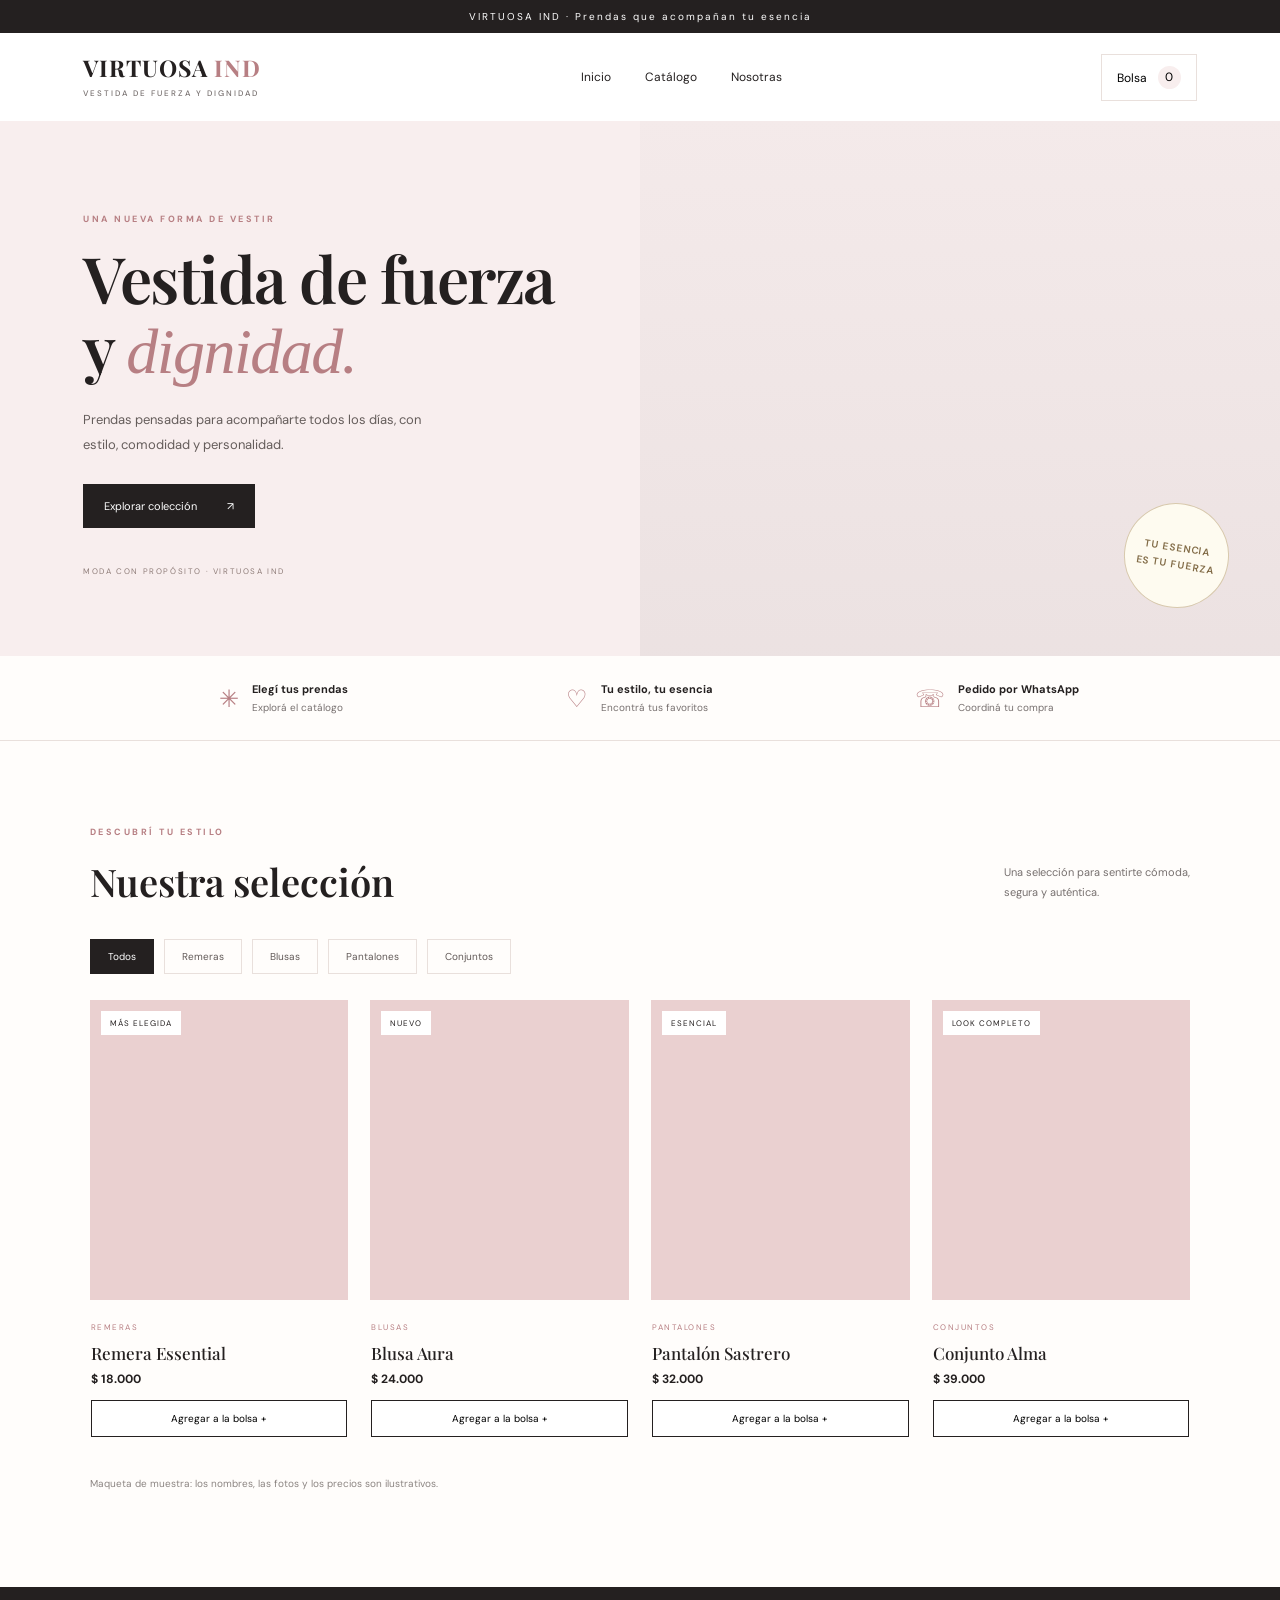
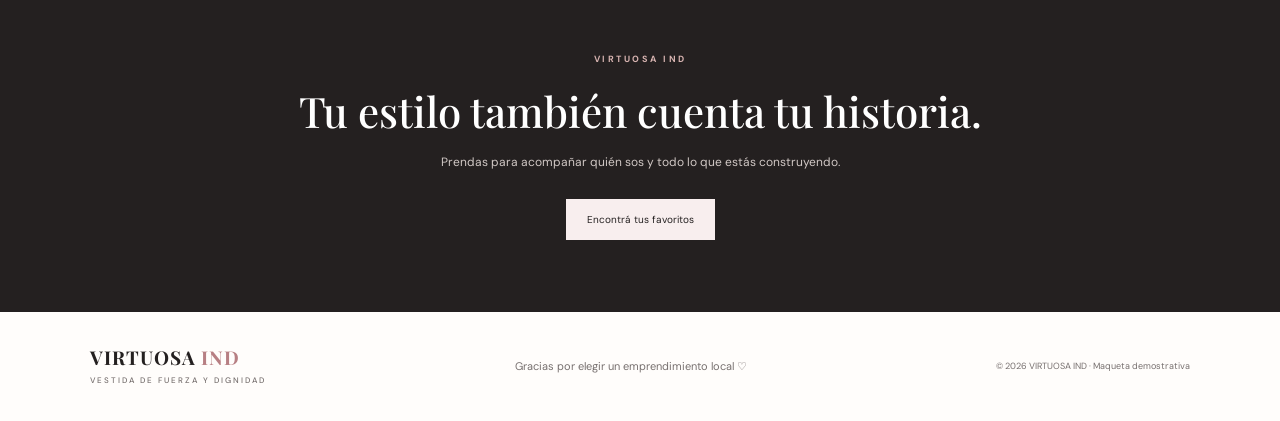
==== commit aa07f2d9: "Crear maqueta de VIRTUOSA IND" ====
--- a/index.html
+++ b/index.html
@@ -3,414 +3,204 @@
   <head>
     <meta charset="UTF-8" />
     <meta name="viewport" content="width=device-width, initial-scale=1.0" />
-
-    <title>VIRTUOSA IND | Boutique femenina</title>
-
     <meta
       name="description"
-      content="VIRTUOSA IND - Boutique femenina. Descubrí prendas modernas, elegantes y versátiles."
+      content="Conocé la colección de VIRTUOSA IND y prepará tu pedido por WhatsApp."
     />
+    <title>VIRTUOSA IND | Vestida de fuerza y dignidad</title>
+
+    <link rel="preconnect" href="https://fonts.googleapis.com" />
+    <link rel="preconnect" href="https://fonts.gstatic.com" crossorigin />
+    <link
+      href="https://fonts.googleapis.com/css2?family=DM+Sans:wght@400;500;600;700&family=Playfair+Display:wght@500;600;700&display=swap"
+      rel="stylesheet"
+    />
 
     <link rel="stylesheet" href="styles.css" />
+    <script src="script.js" defer></script>
   </head>
 
   <body>
-    <!-- =====================================================
-         HEADER
-    ====================================================== -->
+    <div class="barra-anuncio">
+      VIRTUOSA IND · Prendas que acompañan tu esencia
+    </div>
 
     <header class="encabezado">
-      <div class="logo">
-        <span>VIRTUOSA</span>
-        <small>IND</small>
-      </div>
-
-      <nav class="navegacion">
+      <a class="marca" href="#inicio">
+        VIRTUOSA <span>IND</span>
+        <small>VESTIDA DE FUERZA Y DIGNIDAD</small>
+      </a>
+
+      <nav class="navegacion" aria-label="Navegación principal">
         <a href="#inicio">Inicio</a>
-        <a href="#categorias">Categorías</a>
-        <a href="#productos">Productos</a>
+        <a href="#catalogo">Catálogo</a>
         <a href="#nosotras">Nosotras</a>
-        <a href="#contacto">Contacto</a>
       </nav>
 
-      <button
-        class="boton-carrito"
-        id="botonCarrito"
-        aria-label="Abrir carrito"
-        type="button"
-      >
-        🛍️
-        <span id="cantidadCarrito">0</span>
+      <button class="boton-carrito" id="abrir-carrito">
+        Bolsa <span id="contador-carrito">0</span>
       </button>
     </header>
 
-    <!-- =====================================================
-         PORTADA
-    ====================================================== -->
-
     <main>
       <section class="hero" id="inicio">
-        <div class="hero-contenido">
-          <p class="hero-etiqueta">VIRTUOSA IND</p>
-
-          <h1>Vestite de vos.</h1>
-
-          <p>
-            Prendas femeninas, modernas y versátiles para acompañarte en cada
-            momento.
-          </p>
-
-          <a href="#productos" class="boton-principal"> Ver colección </a>
-        </div>
-      </section>
-
-      <!-- =================================================
-             CATEGORÍAS
-        ================================================== -->
-
-      <section class="categorias" id="categorias">
-        <div class="seccion-encabezado">
-          <p class="seccion-etiqueta">DESCUBRÍ</p>
-
-          <h2>Categorías</h2>
-
-          <p>Encontrá tu próximo look.</p>
-        </div>
-
-        <div class="categorias-grid">
-          <a href="#productos" class="categoria">
-            <span>01</span>
-            <h3>Remeras</h3>
-            <p>Esenciales para todos los días.</p>
+        <div class="hero-texto">
+          <p class="sobretitulo">UNA NUEVA FORMA DE VESTIR</p>
+
+          <h1>Vestida de fuerza<br />y <em>dignidad.</em></h1>
+
+          <p class="hero-descripcion">
+            Prendas pensadas para acompañarte todos los días, con estilo,
+            comodidad y personalidad.
+          </p>
+
+          <a class="boton-principal" href="#catalogo">
+            Explorar colección <span>↗</span>
           </a>
 
-          <a href="#productos" class="categoria">
-            <span>02</span>
-            <h3>Pantalones</h3>
-            <p>Comodidad y estilo.</p>
-          </a>
-
-          <a href="#productos" class="categoria">
-            <span>03</span>
-            <h3>Vestidos</h3>
-            <p>Elegancia para cada ocasión.</p>
-          </a>
-
-          <a href="#productos" class="categoria">
-            <span>04</span>
-            <h3>Outfits</h3>
-            <p>Looks pensados para vos.</p>
-          </a>
-        </div>
-      </section>
-
-      <!-- =================================================
-             PRODUCTOS
-        ================================================== -->
-
-      <section class="productos" id="productos">
-        <div class="seccion-encabezado">
-          <p class="seccion-etiqueta">NUEVA COLECCIÓN</p>
-
-          <h2>Nuestros productos</h2>
-
-          <p>Elegí tus prendas favoritas.</p>
-        </div>
-
-        <div class="productos-grid" id="productosGrid">
-          <!-- PRODUCTO 1 -->
-
-          <article class="producto">
-            <div class="producto-imagen">
-              <img
-                src="imagenes/Remera Essential.jpg"
-                alt="Remera Essential "
-              />
-
-              <button class="boton-agregar" type="button" data-id="1">
-                Agregar al carrito
-              </button>
-            </div>
-
-            <div class="producto-info">
-              <span class="producto-categoria"> REMERAS </span>
-
-              <h3>Remera Essential</h3>
-
-              <p class="producto-descripcion">
-                Básica, cómoda y fácil de combinar.
-              </p>
-
-              <p class="producto-precio">$28.000</p>
-            </div>
-          </article>
-
-          <!-- PRODUCTO 2 -->
-
-          <article class="producto">
-            <div class="producto-imagen">
-              <img
-                src="imagenes/pantalon-negro.jpg"
-                alt="Pantalón Urban negro"
-              />
-
-              <button class="boton-agregar" type="button" data-id="2">
-                Agregar al carrito
-              </button>
-            </div>
-
-            <div class="producto-info">
-              <span class="producto-categoria"> PANTALONES </span>
-
-              <h3>Pantalón Urban</h3>
-
-              <p class="producto-descripcion">
-                Diseño moderno para looks urbanos.
-              </p>
-
-              <p class="producto-precio">$48.000</p>
-            </div>
-          </article>
-
-          <!-- PRODUCTO 3 -->
-
-          <article class="producto">
-            <div class="producto-imagen">
-              <img src="imagenes/vestido-negro.jpg" alt="Vestido Aura negro" />
-
-              <button class="boton-agregar" type="button" data-id="3">
-                Agregar al carrito
-              </button>
-            </div>
-
-            <div class="producto-info">
-              <span class="producto-categoria"> VESTIDOS </span>
-
-              <h3>Vestido Aura</h3>
-
-              <p class="producto-descripcion">
-                Elegante y versátil para distintas ocasiones.
-              </p>
-
-              <p class="producto-precio">$55.000</p>
-            </div>
-          </article>
-
-          <!-- PRODUCTO 4 -->
-
-          <article class="producto">
-            <div class="producto-imagen">
-              <img
-                src="imagenes/conjunto-beige.jpg"
-                alt="Conjunto Soft beige"
-              />
-
-              <button class="boton-agregar" type="button" data-id="4">
-                Agregar al carrito
-              </button>
-            </div>
-
-            <div class="producto-info">
-              <span class="producto-categoria"> OUTFITS </span>
-
-              <h3>Conjunto Soft</h3>
-
-              <p class="producto-descripcion">
-                Un conjunto cómodo y sofisticado.
-              </p>
-
-              <p class="producto-precio">$62.000</p>
-            </div>
-          </article>
-
-          <!-- PRODUCTO 5 -->
-
-          <article class="producto">
-            <div class="producto-imagen">
-              <img src="imagenes/remera-blanca.jpg" alt="Remera Basic blanca" />
-
-              <button class="boton-agregar" type="button" data-id="5">
-                Agregar al carrito
-              </button>
-            </div>
-
-            <div class="producto-info">
-              <span class="producto-categoria"> REMERAS </span>
-
-              <h3>Remera Basic</h3>
-
-              <p class="producto-descripcion">
-                Un básico imprescindible para tu guardarropa.
-              </p>
-
-              <p class="producto-precio">$25.000</p>
-            </div>
-          </article>
-
-          <!-- PRODUCTO 6 -->
-
-          <article class="producto">
-            <div class="producto-imagen">
-              <img src="imagenes/jean.jpg" alt="Jean Classic azul" />
-
-              <button class="boton-agregar" type="button" data-id="6">
-                Agregar al carrito
-              </button>
-            </div>
-
-            <div class="producto-info">
-              <span class="producto-categoria"> PANTALONES </span>
-
-              <h3>Jean Classic</h3>
-
-              <p class="producto-descripcion">
-                Un clásico que combina con todo.
-              </p>
-
-              <p class="producto-precio">$52.000</p>
-            </div>
-          </article>
-        </div>
-      </section>
-
-      <!-- =================================================
-             NOSOTRAS
-        ================================================== -->
-
-      <section class="nosotras" id="nosotras">
-        <div class="nosotras-contenido">
-          <div class="nosotras-texto">
-            <p class="seccion-etiqueta">SOBRE VIRTUOSA</p>
-
-            <h2>Una forma de vestir, una forma de expresarte.</h2>
-
-            <p>
-              En VIRTUOSA IND creemos que la ropa es una forma de expresión.
-              Creamos una selección de prendas pensadas para mujeres que buscan
-              sentirse cómodas, seguras y auténticas.
-            </p>
-
-            <p>
-              Elegimos cada detalle para crear una propuesta femenina, moderna y
-              versátil.
-            </p>
+          <p class="nota-hero">MODA CON PROPÓSITO · VIRTUOSA IND</p>
+        </div>
+
+        <div
+          class="hero-imagen"
+          role="img"
+          aria-label="Inspiración de moda femenina en tonos neutros"
+        >
+          <div class="sello">TU ESENCIA<br />ES TU FUERZA</div>
+        </div>
+      </section>
+
+      <section class="beneficios">
+        <div>
+          <span>✳</span>
+          <p>
+            <strong>Elegí tus prendas</strong>
+            <small>Explorá el catálogo</small>
+          </p>
+        </div>
+
+        <div>
+          <span>♡</span>
+          <p>
+            <strong>Tu estilo, tu esencia</strong>
+            <small>Encontrá tus favoritos</small>
+          </p>
+        </div>
+
+        <div>
+          <span>☏</span>
+          <p>
+            <strong>Pedido por WhatsApp</strong>
+            <small>Coordiná tu compra</small>
+          </p>
+        </div>
+      </section>
+
+      <section class="catalogo seccion" id="catalogo">
+        <div class="encabezado-seccion">
+          <div>
+            <p class="sobretitulo">DESCUBRÍ TU ESTILO</p>
+            <h2>Nuestra selección</h2>
           </div>
-        </div>
-      </section>
-
-      <!-- =================================================
-             INSTAGRAM
-        ================================================== -->
-
-      <section class="instagram">
-        <div class="seccion-encabezado">
-          <p class="seccion-etiqueta">SEGUINOS</p>
-
-          <h2>VIRTUOSA IND</h2>
-
-          <p>Inspiración, novedades y nuevos ingresos.</p>
-
-          <a
-            href="https://www.instagram.com/"
-            target="_blank"
-            rel="noopener noreferrer"
-            class="boton-secundario"
+
+          <p>
+            Una selección para sentirte cómoda,<br />
+            segura y auténtica.
+          </p>
+        </div>
+
+        <div class="filtros" id="filtros" aria-label="Filtrar productos">
+          <button class="filtro activo" data-categoria="Todos">Todos</button>
+          <button class="filtro" data-categoria="Remeras">Remeras</button>
+          <button class="filtro" data-categoria="Blusas">Blusas</button>
+          <button class="filtro" data-categoria="Pantalones">Pantalones</button>
+          <button class="filtro" data-categoria="Conjuntos">Conjuntos</button>
+        </div>
+
+        <div class="productos" id="productos"></div>
+
+        <p class="aviso-demo">
+          Maqueta de muestra: los nombres, las fotos y los precios son
+          ilustrativos.
+        </p>
+      </section>
+
+      <section class="franja" id="nosotras">
+        <p class="sobretitulo">VIRTUOSA IND</p>
+        <h2>Tu estilo también cuenta tu historia.</h2>
+
+        <p>
+          Prendas para acompañar quién sos y todo lo que estás construyendo.
+        </p>
+
+        <a class="boton-claro" href="#catalogo"> Encontrá tus favoritos </a>
+      </section>
+    </main>
+
+    <footer class="pie">
+      <a class="marca marca-pie" href="#inicio">
+        VIRTUOSA <span>IND</span>
+        <small>VESTIDA DE FUERZA Y DIGNIDAD</small>
+      </a>
+
+      <p>Gracias por elegir un emprendimiento local ♡</p>
+
+      <small>
+        © <span id="anio"></span> VIRTUOSA IND · Maqueta demostrativa
+      </small>
+    </footer>
+
+    <div class="fondo-modal" id="fondo-modal" hidden>
+      <aside
+        class="panel-carrito"
+        role="dialog"
+        aria-modal="true"
+        aria-labelledby="titulo-carrito"
+      >
+        <div class="carrito-cabecera">
+          <div>
+            <p class="sobretitulo">TUS FAVORITOS</p>
+            <h2 id="titulo-carrito">Tu bolsa</h2>
+          </div>
+
+          <button
+            class="cerrar-carrito"
+            id="cerrar-carrito"
+            aria-label="Cerrar carrito"
           >
-            Ver Instagram
-          </a>
-        </div>
-      </section>
-
-      <!-- =================================================
-             CONTACTO
-        ================================================== -->
-
-      <section class="contacto" id="contacto">
-        <div class="seccion-encabezado">
-          <p class="seccion-etiqueta">CONTACTO</p>
-
-          <h2>¿Tenés alguna consulta?</h2>
-
-          <p>Escribinos y te ayudamos con tu compra.</p>
-        </div>
-
-        <div class="contacto-botones">
-          <a
-            href="https://wa.me/5493410000000"
-            target="_blank"
-            rel="noopener noreferrer"
-            class="boton-principal"
-          >
-            WhatsApp
-          </a>
-
-          <a
-            href="https://www.instagram.com/"
-            target="_blank"
-            rel="noopener noreferrer"
-            class="boton-secundario"
-          >
-            Instagram
-          </a>
-        </div>
-      </section>
-    </main>
-
-    <!-- =====================================================
-         CARRITO
-    ====================================================== -->
-
-    <div class="overlay" id="overlay"></div>
-
-    <aside class="carrito" id="carrito" aria-label="Carrito de compras">
-      <div class="carrito-encabezado">
-        <h2>Tu carrito</h2>
-
-        <button
-          id="cerrarCarrito"
-          class="cerrar-carrito"
-          type="button"
-          aria-label="Cerrar carrito"
-        >
-          ×
-        </button>
-      </div>
-
-      <div class="carrito-productos" id="carritoProductos">
-        <!-- Los productos del carrito se generan con JavaScript -->
-      </div>
-
-      <div class="carrito-pie">
-        <div class="carrito-total">
-          <span> Total </span>
-
-          <strong id="carritoTotal"> $0 </strong>
-        </div>
-
-        <button id="botonWhatsApp" class="boton-whatsapp" type="button">
-          Comprar por WhatsApp
-        </button>
-      </div>
-    </aside>
-
-    <!-- =====================================================
-         FOOTER
-    ====================================================== -->
-
-    <footer class="footer">
-      <div class="footer-logo">VIRTUOSA IND</div>
-
-      <p>Boutique femenina</p>
-
-      <p class="copyright">
-        © 2026 VIRTUOSA IND. Todos los derechos reservados.
-      </p>
-    </footer>
-
-    <!-- =====================================================
-         JAVASCRIPT
-    ====================================================== -->
-
-    <script src="script.js"></script>
+            ×
+          </button>
+        </div>
+
+        <div id="items-carrito" class="items-carrito"></div>
+
+        <div class="carrito-vacio" id="carrito-vacio">
+          <span>♡</span>
+          <h3>Tu bolsa está vacía</h3>
+          <p>Agregá las prendas que te gusten y armá tu pedido.</p>
+          <button class="boton-principal" id="seguir-comprando">
+            Ver catálogo
+          </button>
+        </div>
+
+        <div class="carrito-pie" id="carrito-pie" hidden>
+          <div class="total">
+            <span>Total estimado</span>
+            <strong id="total-carrito">$0</strong>
+          </div>
+
+          <p>
+            El pedido se envía por WhatsApp para confirmar disponibilidad,
+            talles y forma de entrega.
+          </p>
+
+          <button class="boton-whatsapp" id="enviar-whatsapp">
+            Enviar pedido por WhatsApp ↗
+          </button>
+        </div>
+      </aside>
+    </div>
+
+    <div class="toast" id="toast" role="status" aria-live="polite"></div>
   </body>
 </html>
--- a/styles.css
+++ b/styles.css
@@ -1,29 +1,15 @@
-/* =========================================================
-   VIRTUOSA IND
-   Boutique femenina — Rosa, Blanco, Dorado & Negro
-========================================================= */
-
 :root {
-  --rosa: #d8a6b5;
-  --rosa-claro: #f8e9ee;
-  --rosa-muy-claro: #fdf6f8;
-  --blanco: #ffffff;
-  --negro: #151515;
-  --gris: #666666;
-  --gris-claro: #eeeeee;
-  --dorado: #b9975b;
-  --dorado-claro: #d8c08a;
-  --sombra-suave: 0 10px 35px rgba(0, 0, 0, 0.08);
-  --transicion: all 0.3s ease;
-}
-
-/* =========================================================
-   RESET
-========================================================= */
+  --rosa: #ead0d0;
+  --rosa-claro: #f8eeee;
+  --rosa-fuerte: #b77f83;
+  --dorado: #b69a62;
+  --tinta: #242020;
+  --gris: #77706f;
+  --papel: #fffdfb;
+  --borde: #e9e0dc;
+}
 
 * {
-  margin: 0;
-  padding: 0;
   box-sizing: border-box;
 }
 
@@ -32,25 +18,10 @@
 }
 
 body {
-  font-family: Arial, Helvetica, sans-serif;
-  color: var(--negro);
-  background: var(--blanco);
-  line-height: 1.6;
-}
-
-img {
-  display: block;
-  width: 100%;
-}
-
-button,
-input,
-select {
-  font: inherit;
-}
-
-button {
-  cursor: pointer;
+  margin: 0;
+  background: var(--papel);
+  color: var(--tinta);
+  font-family: 'DM Sans', sans-serif;
 }
 
 a {
@@ -58,1410 +29,784 @@
   text-decoration: none;
 }
 
-/* =========================================================
-   ENCABEZADO
-========================================================= */
+button {
+  font: inherit;
+  cursor: pointer;
+}
+
+.barra-anuncio {
+  background: var(--tinta);
+  color: white;
+  text-align: center;
+  padding: 10px 16px;
+  font-size: 10px;
+  letter-spacing: 2px;
+}
 
 .encabezado {
-  position: sticky;
-  top: 0;
-  z-index: 1000;
-
-  min-height: 82px;
-
+  min-height: 88px;
+  padding: 0 6.5%;
   display: flex;
   align-items: center;
   justify-content: space-between;
-
-  gap: 30px;
-  padding: 0 5%;
-
-  background: rgba(255, 255, 255, 0.96);
-  backdrop-filter: blur(10px);
-
-  border-bottom: 1px solid var(--gris-claro);
-}
-
-.logo {
-  font-family: Georgia, 'Times New Roman', serif;
-  font-size: 25px;
-  font-weight: 600;
-  letter-spacing: 3px;
+  background: white;
+  gap: 24px;
+}
+
+.marca {
+  font-family: 'Playfair Display', serif;
+  font-size: 23px;
+  font-weight: 700;
+  letter-spacing: 1px;
+  line-height: 1.05;
   white-space: nowrap;
-  color: var(--negro);
-}
-
-.logo span {
-  color: var(--dorado);
-}
-
-.logo small {
+}
+
+.marca span {
+  color: var(--rosa-fuerte);
+}
+
+.marca small {
   display: block;
-  margin-top: -5px;
-
-  color: var(--dorado);
-
-  font-family: Arial, Helvetica, sans-serif;
+  font: 500 8px 'DM Sans', sans-serif;
+  letter-spacing: 2px;
+  margin-top: 7px;
+  color: var(--gris);
+}
+
+.navegacion {
+  display: flex;
+  gap: 34px;
+  font-size: 12px;
+}
+
+.navegacion a:hover {
+  color: var(--rosa-fuerte);
+}
+
+.boton-carrito {
+  background: white;
+  border: 1px solid var(--borde);
+  padding: 11px 15px;
+  font-size: 12px;
+}
+
+.boton-carrito span {
+  display: inline-grid;
+  place-items: center;
+  background: var(--rosa-claro);
+  border-radius: 50%;
+  width: 23px;
+  height: 23px;
+  margin-left: 8px;
+}
+
+.hero {
+  display: grid;
+  grid-template-columns: 1fr 1fr;
+  min-height: 535px;
+  background: var(--rosa-claro);
+}
+
+.hero-texto {
+  padding: 75px 8% 55px 13%;
+  display: flex;
+  flex-direction: column;
+  align-items: flex-start;
+  justify-content: center;
+}
+
+.sobretitulo {
   font-size: 9px;
-  letter-spacing: 5px;
-  text-align: center;
-}
-
-/* =========================================================
-   NAVEGACIÓN
-========================================================= */
-
-.navegacion {
-  display: flex;
+  letter-spacing: 2.5px;
+  font-weight: 700;
+  color: var(--rosa-fuerte);
+  margin: 0 0 18px;
+}
+
+.hero h1 {
+  font: 600 clamp(42px, 5vw, 68px) / 1.08 'Playfair Display', serif;
+  letter-spacing: -1.5px;
+  margin: 0;
+}
+
+.hero h1 em {
+  color: var(--rosa-fuerte);
+  font-weight: 500;
+}
+
+.hero-descripcion {
+  font-size: 13px;
+  line-height: 1.9;
+  color: #655d5b;
+  max-width: 360px;
+  margin: 22px 0 27px;
+}
+
+.boton-principal {
+  border: 0;
+  background: var(--tinta);
+  color: white;
+  padding: 15px 21px;
+  font-size: 11px;
+  display: inline-flex;
   align-items: center;
   gap: 30px;
-}
-
-.navegacion a {
+  transition: background 0.2s;
+}
+
+.boton-principal:hover {
+  background: var(--rosa-fuerte);
+}
+
+.nota-hero {
+  font-size: 8px;
+  letter-spacing: 1.6px;
+  color: #8e7c78;
+  margin-top: 38px;
+}
+
+.hero-imagen {
   position: relative;
-
-  font-size: 13px;
-  letter-spacing: 0.4px;
-
-  transition: var(--transicion);
-}
-
-.navegacion a::after {
-  content: '';
-
+  min-height: 420px;
+  background: linear-gradient(
+      0deg,
+      rgba(42, 30, 30, 0.06),
+      rgba(42, 30, 30, 0.02)
+    ),
+    url('https://images.unsplash.com/photo-1539109136881-3be0616acf4b?auto=format&fit=crop&w=1200&q=85')
+      center 38% / cover no-repeat;
+}
+
+.sello {
   position: absolute;
-  left: 0;
-  bottom: -6px;
-
-  width: 0;
-  height: 1px;
-
-  background: var(--dorado);
-
-  transition: var(--transicion);
-}
-
-.navegacion a:hover {
-  color: var(--dorado);
-}
-
-.navegacion a:hover::after {
-  width: 100%;
-}
-
-/* =========================================================
-   BOTÓN CARRITO DEL HEADER
-========================================================= */
-
-.boton-carrito {
-  position: relative;
-
-  width: 43px;
-  height: 43px;
-
+  right: 8%;
+  bottom: 9%;
+  background: #fffdf2ef;
+  border: 1px solid #d8c9ad;
+  border-radius: 50%;
+  width: 105px;
+  height: 105px;
+  display: grid;
+  place-content: center;
+  text-align: center;
+  font: 600 10px / 1.7 'DM Sans', sans-serif;
+  letter-spacing: 1px;
+  color: #806a45;
+  transform: rotate(9deg);
+}
+
+.beneficios {
+  display: grid;
+  grid-template-columns: repeat(3, 1fr);
+  padding: 26px 9%;
+  border-bottom: 1px solid var(--borde);
+  gap: 20px;
+}
+
+.beneficios > div {
   display: flex;
   align-items: center;
   justify-content: center;
-
-  border: 1px solid var(--negro);
-  border-radius: 50%;
-
-  background: var(--blanco);
-  color: var(--negro);
-
-  font-size: 18px;
-
-  transition: var(--transicion);
-}
-
-.boton-carrito:hover {
-  background: var(--negro);
-  color: var(--blanco);
-}
-
-#cantidadCarrito {
-  position: absolute;
-
-  top: -5px;
-  right: -5px;
-
-  min-width: 19px;
-  height: 19px;
-
-  padding: 0 5px;
-
-  display: flex;
-  align-items: center;
-  justify-content: center;
-
-  border-radius: 50%;
-
-  background: var(--dorado);
-  color: var(--blanco);
-
+  gap: 13px;
+}
+
+.beneficios > div > span {
+  font-size: 24px;
+  color: var(--rosa-fuerte);
+}
+
+.beneficios p {
+  margin: 0;
+  display: grid;
+  gap: 5px;
+}
+
+.beneficios strong {
+  font-size: 11px;
+}
+
+.beneficios small {
   font-size: 10px;
-  font-weight: 600;
-}
-
-/* =========================================================
-   HERO
-========================================================= */
-
-.hero {
-  min-height: 650px;
-
-  display: flex;
-  align-items: center;
-
+  color: var(--gris);
+}
+
+.seccion {
+  padding: 85px 7%;
+}
+
+.encabezado-seccion {
+  display: flex;
+  justify-content: space-between;
+  align-items: end;
+  gap: 20px;
+}
+
+.encabezado-seccion h2,
+.carrito-cabecera h2 {
+  font: 600 38px 'Playfair Display', serif;
+  margin: 0;
+}
+
+.encabezado-seccion > p {
+  font-size: 11px;
+  color: var(--gris);
+  line-height: 1.8;
+  margin: 0 0 4px;
+}
+
+.filtros {
+  display: flex;
+  gap: 10px;
+  flex-wrap: wrap;
+  margin: 32px 0 26px;
+}
+
+.filtro {
+  background: transparent;
+  border: 1px solid var(--borde);
+  padding: 10px 17px;
+  font-size: 10px;
+  color: #625a58;
+}
+
+.filtro.activo,
+.filtro:hover {
+  background: var(--tinta);
+  color: white;
+  border-color: var(--tinta);
+}
+
+.productos {
+  display: grid;
+  grid-template-columns: repeat(4, minmax(0, 1fr));
+  gap: 22px;
+}
+
+.producto {
+  min-width: 0;
+}
+
+.producto-foto {
+  height: 300px;
   position: relative;
+  background: var(--rosa-claro);
   overflow: hidden;
-
-  background: var(--rosa-muy-claro);
-}
-
-.hero::before {
-  content: '';
-
-  position: absolute;
-
-  width: 520px;
-  height: 520px;
-
-  border-radius: 50%;
-
-  background: var(--rosa-claro);
-
-  right: -150px;
-  top: 50%;
-
-  transform: translateY(-50%);
-
-  z-index: 0;
-}
-
-.hero::after {
-  content: '';
-
-  position: absolute;
-
-  width: 300px;
-  height: 300px;
-
-  border-radius: 50%;
-
-  border: 1px solid var(--dorado-claro);
-
-  right: 70px;
-  top: 50%;
-
-  transform: translateY(-50%);
-
-  opacity: 0.55;
-
-  z-index: 0;
-}
-
-.hero-contenido {
-  width: min(1180px, 90%);
-  max-width: 600px;
-
-  margin: 0 auto;
-
-  position: relative;
-  z-index: 1;
-}
-
-.hero-etiqueta {
-  display: inline-block;
-
-  color: var(--dorado);
-
-  font-size: 12px;
-  font-weight: 600;
-  letter-spacing: 2px;
-
-  text-transform: uppercase;
-
-  margin-bottom: 15px;
-}
-
-.hero h1 {
-  font-family: Georgia, 'Times New Roman', serif;
-
-  font-size: clamp(55px, 8vw, 95px);
-  line-height: 0.95;
-  font-weight: 500;
-
-  margin-bottom: 25px;
-}
-
-.hero p {
-  color: var(--gris);
-
-  font-size: 16px;
-
-  max-width: 420px;
-
-  margin-bottom: 30px;
-}
-
-/* =========================================================
-   BOTONES GENERALES
-========================================================= */
-
-.boton-principal {
-  display: inline-flex;
-  align-items: center;
-  justify-content: center;
-
-  gap: 8px;
-
-  background: var(--negro);
-  color: var(--blanco);
-
-  border: 1px solid var(--negro);
-
-  padding: 14px 28px;
-
-  font-size: 13px;
-  letter-spacing: 0.5px;
-
-  transition: var(--transicion);
-}
-
-.boton-principal:hover {
-  background: var(--dorado);
-  border-color: var(--dorado);
-
-  transform: translateY(-2px);
-}
-
-.boton-secundario {
-  display: inline-flex;
-  align-items: center;
-  justify-content: center;
-
-  background: transparent;
-  color: var(--negro);
-
-  border: 1px solid var(--negro);
-
-  padding: 13px 27px;
-
-  font-size: 13px;
-
-  transition: var(--transicion);
-}
-
-.boton-secundario:hover {
-  background: var(--negro);
-  color: var(--blanco);
-}
-
-/* =========================================================
-   ENCABEZADOS DE SECCIONES
-========================================================= */
-
-.seccion-encabezado {
-  width: min(700px, 90%);
-
-  margin: 0 auto 45px;
-
-  text-align: center;
-}
-
-.seccion-etiqueta {
-  display: block;
-
-  color: var(--dorado);
-
-  font-size: 11px;
-  font-weight: 600;
-
-  letter-spacing: 2px;
-
-  text-transform: uppercase;
-
-  margin-bottom: 10px;
-}
-
-.seccion-encabezado h2 {
-  font-family: Georgia, 'Times New Roman', serif;
-
-  font-size: clamp(32px, 5vw, 48px);
-
-  font-weight: 500;
-
-  line-height: 1.1;
-
-  margin-bottom: 12px;
-}
-
-.seccion-encabezado p:not(.seccion-etiqueta) {
-  color: var(--gris);
-
-  font-size: 14px;
-}
-
-/* =========================================================
-   CATEGORÍAS
-========================================================= */
-
-.categorias {
-  padding: 100px 5% 80px;
-}
-
-.categorias-grid {
-  width: min(1180px, 100%);
-
-  margin: 0 auto;
-
-  display: grid;
-
-  grid-template-columns: repeat(4, 1fr);
-
-  gap: 18px;
-}
-
-.categoria {
-  min-height: 250px;
-
-  padding: 30px 25px;
-
-  display: flex;
-  flex-direction: column;
-  justify-content: flex-end;
-
-  position: relative;
-  overflow: hidden;
-
-  background: var(--rosa-muy-claro);
-
-  border: 1px solid var(--rosa-claro);
-
-  transition: var(--transicion);
-}
-
-.categoria::before {
-  content: '';
-
-  position: absolute;
-  inset: 0;
-
-  background: linear-gradient(
-    135deg,
-    rgba(216, 166, 181, 0.25),
-    rgba(255, 255, 255, 0)
-  );
-
-  transition: var(--transicion);
-}
-
-.categoria span,
-.categoria h3,
-.categoria p {
-  position: relative;
-  z-index: 1;
-}
-
-.categoria span {
-  position: absolute;
-
-  top: 20px;
-  left: 20px;
-
-  color: var(--dorado);
-
-  font-size: 11px;
-  letter-spacing: 2px;
-}
-
-.categoria h3 {
-  font-family: Georgia, 'Times New Roman', serif;
-
-  font-size: 27px;
-  font-weight: 500;
-
-  margin-bottom: 5px;
-}
-
-.categoria p {
-  color: var(--gris);
-
-  font-size: 12px;
-}
-
-.categoria:hover {
-  transform: translateY(-5px);
-
-  box-shadow: var(--sombra-suave);
-}
-
-.categoria:hover::before {
-  transform: scale(1.1);
-}
-
-/* =========================================================
-   PRODUCTOS
-========================================================= */
-
-.productos {
-  padding: 90px 5%;
-
-  background: var(--rosa-muy-claro);
-}
-
-.productos-grid {
-  width: min(1180px, 100%);
-
-  margin: 0 auto;
-
-  display: grid;
-
-  grid-template-columns: repeat(3, 1fr);
-
-  gap: 30px;
-}
-
-.producto {
-  position: relative;
-
-  background: var(--blanco);
-
-  animation: aparecer 0.5s ease both;
-
-  transition: var(--transicion);
-}
-
-.producto:hover {
-  box-shadow: var(--sombra-suave);
-  transform: translateY(-3px);
-}
-
-.producto-imagen {
-  position: relative;
-
-  overflow: hidden;
-
-  background: var(--rosa-claro);
-
-  aspect-ratio: 3 / 4;
-}
-
-.producto-imagen img {
+}
+
+.producto-foto img {
   width: 100%;
   height: 100%;
-
   object-fit: cover;
-
-  transition: transform 0.5s ease;
-}
-
-.producto:hover .producto-imagen img {
+  transition: transform 0.45s;
+}
+
+.producto:hover .producto-foto img {
   transform: scale(1.04);
 }
 
-/* =========================================================
-   ⭐ BOTÓN AGREGAR AL CARRITO
-   SIEMPRE VISIBLE EN PC Y CELULAR
-========================================================= */
+.etiqueta {
+  position: absolute;
+  left: 11px;
+  top: 11px;
+  background: white;
+  padding: 7px 9px;
+  font-size: 8px;
+  letter-spacing: 1px;
+}
+
+.producto-info {
+  padding: 14px 1px;
+}
+
+.producto-categoria {
+  font-size: 8px;
+  letter-spacing: 1.5px;
+  color: var(--rosa-fuerte);
+  text-transform: uppercase;
+}
+
+.producto h3 {
+  font: 500 17px 'Playfair Display', serif;
+  margin: 7px 0;
+}
+
+.producto-precio {
+  font-size: 12px;
+  font-weight: 700;
+  margin: 0 0 13px;
+}
+
+.producto-acciones {
+  display: flex;
+  gap: 8px;
+}
 
 .boton-agregar {
-  position: absolute;
-
-  left: 15px;
-  right: 15px;
-  bottom: 15px;
-
-  width: calc(100% - 30px);
-
-  min-height: 45px;
-
-  display: flex;
-  align-items: center;
-  justify-content: center;
-
-  border: 1px solid var(--negro);
-
-  background: var(--blanco);
-  color: var(--negro);
-
-  padding: 13px 10px;
-
-  font-family: inherit;
-
+  flex: 1;
+  background: white;
+  border: 1px solid var(--tinta);
+  padding: 11px 7px;
+  font-size: 10px;
+}
+
+.boton-agregar:hover {
+  background: var(--tinta);
+  color: white;
+}
+
+.aviso-demo {
+  font-size: 10px;
+  color: #8c8582;
+  margin-top: 24px;
+  line-height: 1.7;
+}
+
+.franja {
+  background: var(--tinta);
+  color: white;
+  text-align: center;
+  padding: 66px 20px 72px;
+}
+
+.franja .sobretitulo {
+  color: #d8b4b1;
+}
+
+.franja h2 {
+  font: 500 clamp(28px, 4vw, 42px) 'Playfair Display', serif;
+  margin: 0 0 13px;
+}
+
+.franja > p:not(.sobretitulo) {
   font-size: 12px;
-  font-weight: 600;
-
-  text-align: center;
-
-  opacity: 1;
-  visibility: visible;
-  transform: none;
-
-  z-index: 10;
-
-  cursor: pointer;
-
-  touch-action: manipulation;
-
-  -webkit-tap-highlight-color: transparent;
-
-  transition: var(--transicion);
-}
-
-/* En PC también permanece visible */
-
-.boton-agregar:hover {
-  background: var(--negro);
-  color: var(--blanco);
-}
-
-/* Efecto al presionar */
-
-.boton-agregar:active {
-  background: var(--dorado);
-  border-color: var(--dorado);
-  color: var(--blanco);
-
-  transform: scale(0.98);
-}
-
-/* =========================================================
-   INFORMACIÓN DEL PRODUCTO
-========================================================= */
-
-.producto-info {
-  padding: 18px 5px 20px;
-}
-
-.producto-categoria {
-  display: block;
-
-  color: var(--gris);
-
+  color: #d1c8c5;
+  margin: 0 auto 25px;
+  line-height: 1.8;
+}
+
+.boton-claro {
+  display: inline-block;
+  background: var(--rosa-claro);
+  color: var(--tinta);
+  padding: 14px 21px;
   font-size: 10px;
-
-  text-transform: uppercase;
-
-  letter-spacing: 0.8px;
-
-  margin-bottom: 6px;
-}
-
-.producto-info h3 {
-  font-family: Georgia, 'Times New Roman', serif;
-
-  font-size: 19px;
-  font-weight: 500;
-
-  margin-bottom: 5px;
-}
-
-.producto-descripcion {
-  color: var(--gris);
-
-  font-size: 12px;
-
-  margin-bottom: 8px;
-}
-
-.producto-precio {
-  font-size: 14px;
-
-  font-weight: 600;
-}
-
-/* =========================================================
-   NOSOTRAS
-========================================================= */
-
-.nosotras {
-  padding: 100px 5%;
-}
-
-.nosotras-contenido {
-  width: min(900px, 100%);
-
-  margin: 0 auto;
-
-  text-align: center;
-}
-
-.nosotras-texto h2 {
-  font-family: Georgia, 'Times New Roman', serif;
-
-  font-size: clamp(35px, 5vw, 55px);
-
-  line-height: 1.05;
-
-  font-weight: 500;
-
-  margin: 15px 0 25px;
-}
-
-.nosotras-texto p:not(.seccion-etiqueta) {
-  max-width: 700px;
-
-  margin: 0 auto 15px;
-
-  color: var(--gris);
-
-  font-size: 14px;
-}
-
-/* =========================================================
-   INSTAGRAM
-========================================================= */
-
-.instagram {
-  padding: 90px 5%;
-
-  background: var(--rosa-muy-claro);
-}
-
-/* =========================================================
-   CONTACTO
-========================================================= */
-
-.contacto {
-  padding: 100px 5%;
-
-  text-align: center;
-}
-
-.contacto-botones {
-  display: flex;
-
-  justify-content: center;
-  align-items: center;
-
-  gap: 15px;
-
-  flex-wrap: wrap;
-}
-
-/* =========================================================
-   CARRITO
-========================================================= */
-
-.carrito {
-  position: fixed;
-
-  top: 0;
-  right: 0;
-
-  z-index: 2000;
-
-  width: min(430px, 100%);
-
-  height: 100vh;
-  height: 100dvh;
-
-  background: var(--blanco);
-
-  box-shadow: -10px 0 40px rgba(0, 0, 0, 0.15);
-
-  display: flex;
-  flex-direction: column;
-
-  transform: translateX(100%);
-
-  visibility: hidden;
-
-  transition: transform 0.35s ease, visibility 0.35s ease;
-}
-
-.carrito.abierto {
-  transform: translateX(0);
-
-  visibility: visible;
-}
-
-/* =========================================================
-   ENCABEZADO DEL CARRITO
-========================================================= */
-
-.carrito-encabezado {
-  display: flex;
-
+}
+
+.pie {
+  padding: 36px 7%;
+  display: flex;
   align-items: center;
   justify-content: space-between;
-
-  padding: 25px;
-
-  border-bottom: 1px solid var(--gris-claro);
-}
-
-.carrito-encabezado h2 {
-  font-family: Georgia, 'Times New Roman', serif;
-
-  font-size: 27px;
-
-  font-weight: 500;
+  gap: 20px;
+  flex-wrap: wrap;
+}
+
+.marca-pie {
+  font-size: 19px;
+}
+
+.pie > p {
+  font-size: 11px;
+  color: var(--gris);
+}
+
+.pie > small {
+  font-size: 9px;
+  color: var(--gris);
+}
+
+/* Carrito */
+
+.fondo-modal {
+  position: fixed;
+  inset: 0;
+  background: #201a1ab3;
+  z-index: 10;
+  display: flex;
+  justify-content: flex-end;
+}
+
+.fondo-modal[hidden] {
+  display: none;
+}
+
+.panel-carrito {
+  height: 100%;
+  width: min(440px, 100%);
+  background: #fffdfb;
+  padding: 27px;
+  display: flex;
+  flex-direction: column;
+  box-shadow: -10px 0 40px #0001;
+  animation: entrar 0.22s ease-out;
+}
+
+.carrito-cabecera {
+  display: flex;
+  justify-content: space-between;
+  align-items: center;
+  padding-bottom: 22px;
+  border-bottom: 1px solid var(--borde);
+}
+
+.carrito-cabecera .sobretitulo {
+  margin-bottom: 8px;
+}
+
+.carrito-cabecera h2 {
+  font-size: 31px;
 }
 
 .cerrar-carrito {
-  width: 35px;
-  height: 35px;
-
-  border: none;
-
+  border: 0;
   background: transparent;
-
-  font-size: 30px;
-
-  line-height: 1;
-
-  color: var(--negro);
-
-  transition: var(--transicion);
-}
-
-.cerrar-carrito:hover {
-  color: var(--dorado);
-
-  transform: rotate(90deg);
-}
-
-/* =========================================================
-   PRODUCTOS DEL CARRITO
-========================================================= */
-
-.carrito-productos {
+  font-size: 32px;
+  color: var(--gris);
+}
+
+.items-carrito {
+  overflow-y: auto;
   flex: 1;
-
-  overflow-y: auto;
-
-  padding: 25px;
+}
+
+.carrito-vacio {
+  margin: auto;
+  text-align: center;
+  max-width: 260px;
+}
+
+.carrito-vacio > span {
+  font-size: 43px;
+  color: var(--rosa-fuerte);
+}
+
+.carrito-vacio h3 {
+  font: 500 23px 'Playfair Display', serif;
+  margin: 12px 0;
+}
+
+.carrito-vacio p {
+  font-size: 11px;
+  color: var(--gris);
+  line-height: 1.8;
+  margin-bottom: 20px;
+}
+
+.carrito-vacio .boton-principal {
+  justify-content: center;
 }
 
 .item-carrito {
-  position: relative;
-
   display: grid;
-
-  grid-template-columns: 75px 1fr 25px;
-
-  gap: 14px;
-
-  padding: 18px 0;
-
-  border-bottom: 1px solid var(--gris-claro);
-}
-
-.item-carrito:first-child {
-  padding-top: 0;
+  grid-template-columns: 76px 1fr auto;
+  gap: 13px;
+  padding: 17px 0;
+  border-bottom: 1px solid var(--borde);
+  align-items: center;
 }
 
 .item-carrito img {
-  width: 75px;
-  height: 95px;
-
+  width: 76px;
+  height: 94px;
   object-fit: cover;
-
-  background: var(--rosa-muy-claro);
-}
-
-.item-carrito-info {
-  min-width: 0;
-}
-
-.item-carrito-info h3 {
-  font-family: Georgia, 'Times New Roman', serif;
-
-  font-size: 17px;
-
-  font-weight: 500;
-
-  line-height: 1.2;
-
-  margin-bottom: 4px;
-}
-
-.precio-unitario {
+  background: var(--rosa-claro);
+}
+
+.item-carrito h3 {
+  font: 500 16px 'Playfair Display', serif;
+  margin: 0 0 7px;
+}
+
+.item-carrito small {
+  font-size: 11px;
   color: var(--gris);
-
-  font-size: 12px;
-
-  margin-bottom: 10px;
-}
-
-/* =========================================================
-   CONTROL DE CANTIDAD
-========================================================= */
-
-.cantidad-control {
-  display: inline-flex;
-
+}
+
+.controles-cantidad {
+  display: flex;
   align-items: center;
-
-  border: 1px solid var(--gris-claro);
-
-  margin-bottom: 9px;
-}
-
-.cantidad-control span {
-  min-width: 30px;
-
-  text-align: center;
-
-  font-size: 13px;
-
-  font-weight: 600;
-}
-
-.boton-cantidad {
-  width: 30px;
-  height: 30px;
-
-  display: flex;
-
-  align-items: center;
-  justify-content: center;
-
-  border: none;
-
-  background: var(--blanco);
-
-  color: var(--negro);
-
-  font-size: 17px;
-
-  transition: var(--transicion);
-}
-
-.boton-cantidad:hover {
-  background: var(--rosa-claro);
-
-  color: var(--dorado);
-}
-
-.subtotal {
-  display: block;
-
-  font-size: 14px;
-
-  font-weight: 600;
-
-  color: var(--negro);
-}
-
-/* =========================================================
-   BOTÓN ELIMINAR
-========================================================= */
-
-.boton-eliminar {
-  align-self: flex-start;
-
+  gap: 12px;
+  margin-top: 10px;
+}
+
+.controles-cantidad button {
   width: 25px;
   height: 25px;
-
-  border: none;
-
+  border: 1px solid var(--borde);
+  background: white;
+}
+
+.controles-cantidad span {
+  font-size: 11px;
+}
+
+.item-subtotal {
+  font-size: 11px;
+  font-weight: 700;
+  white-space: nowrap;
+}
+
+.eliminar-item {
+  display: block;
+  border: 0;
   background: transparent;
-
-  color: #999999;
-
-  font-size: 23px;
-
-  line-height: 1;
-
-  transition: var(--transicion);
-}
-
-.boton-eliminar:hover {
-  color: #b44;
-
-  transform: scale(1.1);
-}
-
-/* =========================================================
-   CARRITO VACÍO
-========================================================= */
-
-.carrito-vacio {
-  display: flex;
-
-  flex-direction: column;
-
+  color: var(--rosa-fuerte);
+  font-size: 10px;
+  padding: 8px 0 0;
+  text-decoration: underline;
+}
+
+.carrito-pie {
+  padding-top: 20px;
+  border-top: 1px solid var(--borde);
+}
+
+.carrito-pie[hidden] {
+  display: none;
+}
+
+.total {
+  display: flex;
+  justify-content: space-between;
   align-items: center;
-  justify-content: center;
-
-  text-align: center;
-
-  min-height: 280px;
-
+}
+
+.total span {
+  font-size: 12px;
+}
+
+.total strong {
+  font-size: 20px;
+}
+
+.carrito-pie > p {
+  font-size: 10px;
+  line-height: 1.7;
   color: var(--gris);
 }
-
-.carrito-vacio span {
-  font-size: 42px;
-
-  margin-bottom: 12px;
-}
-
-.carrito-vacio p {
-  font-family: Georgia, 'Times New Roman', serif;
-
-  color: var(--negro);
-
-  font-size: 21px;
-
-  margin-bottom: 5px;
-}
-
-.carrito-vacio small {
-  font-size: 12px;
-
-  color: var(--gris);
-}
-
-/* =========================================================
-   PIE DEL CARRITO
-========================================================= */
-
-.carrito-pie {
-  padding: 25px;
-
-  border-top: 1px solid var(--gris-claro);
-
-  background: var(--blanco);
-}
-
-.carrito-total {
-  display: flex;
-
-  align-items: center;
-  justify-content: space-between;
-
-  margin-bottom: 20px;
-}
-
-.carrito-total span {
-  font-size: 14px;
-
-  color: var(--gris);
-}
-
-.carrito-total strong {
-  font-size: 20px;
-}
-
-/* =========================================================
-   BOTÓN WHATSAPP DEL CARRITO
-========================================================= */
 
 .boton-whatsapp {
   width: 100%;
-
-  display: flex;
-
-  align-items: center;
-  justify-content: center;
-
-  border: 1px solid var(--negro);
-
-  background: var(--negro);
-
-  color: var(--blanco);
-
-  padding: 14px 20px;
-
-  font-size: 13px;
-
-  transition: var(--transicion);
+  border: 0;
+  background: #237b52;
+  color: white;
+  padding: 15px;
+  font-size: 11px;
+  margin-top: 7px;
 }
 
 .boton-whatsapp:hover {
-  background: var(--dorado);
-
-  border-color: var(--dorado);
-
-  transform: translateY(-2px);
-}
-
-/* =========================================================
-   OVERLAY
-========================================================= */
-
-.overlay {
+  background: #195f3e;
+}
+
+.toast {
   position: fixed;
-
-  inset: 0;
-
-  z-index: 1500;
-
-  background: rgba(0, 0, 0, 0.45);
-
+  bottom: 22px;
+  left: 50%;
+  transform: translate(-50%, 20px);
+  background: var(--tinta);
+  color: white;
+  padding: 12px 18px;
+  font-size: 11px;
   opacity: 0;
-
-  visibility: hidden;
-
-  transition: var(--transicion);
-}
-
-.overlay.activo {
+  pointer-events: none;
+  transition: 0.2s;
+  z-index: 20;
+}
+
+.toast.visible {
   opacity: 1;
-
-  visibility: visible;
-}
-
-body.no-scroll {
-  overflow: hidden;
-}
-
-/* =========================================================
-   FOOTER
-========================================================= */
-
-.footer {
-  background: var(--negro);
-
-  color: var(--blanco);
-
-  padding: 55px 5% 25px;
-
-  text-align: center;
-}
-
-.footer-logo {
-  font-family: Georgia, 'Times New Roman', serif;
-
-  font-size: 27px;
-
-  letter-spacing: 3px;
-
-  margin-bottom: 10px;
-}
-
-.footer p {
-  color: #bdbdbd;
-
-  font-size: 13px;
-}
-
-.footer .copyright {
-  margin-top: 20px;
-
-  color: #777777;
-
-  font-size: 11px;
-}
-
-/* =========================================================
-   ANIMACIÓN
-========================================================= */
-
-@keyframes aparecer {
+  transform: translate(-50%, 0);
+}
+
+@keyframes entrar {
   from {
-    opacity: 0;
-    transform: translateY(15px);
+    transform: translateX(30px);
+    opacity: 0.6;
   }
 
   to {
+    transform: translateX(0);
     opacity: 1;
-    transform: translateY(0);
-  }
-}
-
-/* =========================================================
-   TABLET
-========================================================= */
+  }
+}
+
+/* Adaptación para tablets */
 
 @media (max-width: 900px) {
   .encabezado {
     padding: 0 4%;
+    height: 78px;
   }
 
   .navegacion {
+    gap: 16px;
+  }
+
+  .hero-texto {
+    padding: 55px 8%;
+  }
+
+  .hero {
+    min-height: 450px;
+  }
+
+  .productos {
+    grid-template-columns: repeat(2, minmax(0, 1fr));
+    gap: 25px 16px;
+  }
+
+  .producto-foto {
+    height: clamp(220px, 42vw, 340px);
+  }
+
+  .seccion {
+    padding: 65px 5%;
+  }
+
+  .beneficios {
+    padding: 22px 4%;
+  }
+}
+
+/* Adaptación para celulares */
+
+@media (max-width: 600px) {
+  .barra-anuncio {
+    font-size: 8px;
+    letter-spacing: 1.2px;
+  }
+
+  .encabezado {
+    height: auto;
+    min-height: 78px;
+    flex-wrap: wrap;
+    padding: 17px 5%;
+    gap: 15px;
+  }
+
+  .marca {
+    font-size: 19px;
+  }
+
+  .marca small {
+    font-size: 7px;
+  }
+
+  .navegacion {
+    order: 3;
+    width: 100%;
+    justify-content: center;
+    border-top: 1px solid var(--borde);
+    padding-top: 13px;
+    gap: 25px;
+  }
+
+  .boton-carrito {
+    margin-left: auto;
+    padding: 8px 10px;
+  }
+
+  .hero {
+    grid-template-columns: 1fr;
+  }
+
+  .hero-texto {
+    padding: 55px 8% 42px;
+  }
+
+  .hero h1 {
+    font-size: 49px;
+  }
+
+  .hero-imagen {
+    min-height: 360px;
+    background-position: center 35%;
+  }
+
+  .nota-hero {
+    margin-top: 27px;
+  }
+
+  .beneficios {
+    grid-template-columns: 1fr;
+    padding: 23px 8%;
     gap: 18px;
   }
 
-  .categorias-grid {
-    grid-template-columns: repeat(2, 1fr);
-  }
-
-  .productos-grid {
-    grid-template-columns: repeat(2, 1fr);
-  }
-
-  .hero::before {
-    width: 400px;
-    height: 400px;
-
-    right: -150px;
-  }
-
-  .hero::after {
-    width: 240px;
-    height: 240px;
-
-    right: 20px;
-  }
-}
-
-/* =========================================================
-   CELULAR
-========================================================= */
-
-@media (max-width: 650px) {
-  .encabezado {
-    min-height: 70px;
-
-    gap: 12px;
-
-    padding: 0 5%;
-  }
-
-  .logo {
-    font-size: 20px;
-
-    letter-spacing: 2px;
-  }
-
-  .logo small {
-    font-size: 7px;
-
-    letter-spacing: 4px;
-  }
-
-  .navegacion {
+  .beneficios > div {
+    justify-content: flex-start;
+  }
+
+  .encabezado-seccion {
+    align-items: flex-start;
+    flex-direction: column;
+  }
+
+  .encabezado-seccion h2 {
+    font-size: 34px;
+  }
+
+  .encabezado-seccion > p br {
     display: none;
   }
 
-  /* HERO */
-
-  .hero {
-    min-height: 570px;
-
-    padding: 70px 0;
-  }
-
-  .hero::before {
-    width: 300px;
-    height: 300px;
-
-    right: -150px;
-
-    top: 75%;
-  }
-
-  .hero::after {
-    width: 170px;
-    height: 170px;
-
-    right: 30px;
-
-    top: 75%;
-  }
-
-  .hero h1 {
-    font-size: 57px;
-  }
-
-  .hero p {
-    font-size: 14px;
-  }
-
-  /* SECCIONES */
-
-  .categorias,
-  .productos,
-  .nosotras,
-  .instagram,
-  .contacto {
-    padding: 70px 5%;
-  }
-
-  .seccion-encabezado {
-    margin-bottom: 30px;
-  }
-
-  /* CATEGORÍAS */
-
-  .categorias-grid {
-    grid-template-columns: 1fr 1fr;
-
+  .seccion {
+    padding: 58px 5%;
+  }
+
+  .filtros {
+    gap: 7px;
+    margin: 25px 0;
+  }
+
+  .filtro {
+    padding: 9px 12px;
+  }
+
+  .productos {
+    gap: 21px 12px;
+  }
+
+  .producto-foto {
+    height: clamp(190px, 62vw, 300px);
+  }
+
+  .producto h3 {
+    font-size: 16px;
+  }
+
+  .producto-acciones {
+    display: block;
+  }
+
+  .boton-agregar {
+    width: 100%;
+  }
+
+  .franja {
+    padding: 55px 7%;
+  }
+
+  .pie {
+    justify-content: center;
+    text-align: center;
+    flex-direction: column;
+    gap: 14px;
+  }
+
+  .panel-carrito {
+    padding: 22px;
+  }
+
+  .item-carrito {
+    grid-template-columns: 65px 1fr auto;
     gap: 10px;
-  }
-
-  .categoria {
-    min-height: 220px;
-
-    padding: 20px 15px;
-  }
-
-  .categoria h3 {
-    font-size: 21px;
-  }
-
-  .categoria p {
-    font-size: 11px;
-  }
-
-  /* PRODUCTOS */
-
-  .productos-grid {
-    grid-template-columns: 1fr 1fr;
-
-    gap: 18px 12px;
-  }
-
-  .producto-info {
-    padding: 12px 3px 15px;
-  }
-
-  .producto-info h3 {
-    font-size: 16px;
-  }
-
-  .producto-categoria {
-    font-size: 9px;
-  }
-
-  .producto-descripcion {
-    font-size: 10px;
-  }
-
-  .producto-precio {
-    font-size: 13px;
-  }
-
-  /* =====================================================
-       BOTÓN SIEMPRE VISIBLE EN CELULAR
-    ===================================================== */
-
-  .boton-agregar {
-    left: 8px;
-    right: 8px;
-    bottom: 8px;
-
-    width: calc(100% - 16px);
-
-    min-height: 42px;
-
-    padding: 11px 5px;
-
-    font-size: 10px;
-
-    opacity: 1;
-    visibility: visible;
-
-    transform: none;
-
-    background: var(--negro);
-
-    color: var(--blanco);
-
-    border-color: var(--negro);
-  }
-
-  .boton-agregar:hover {
-    background: var(--negro);
-
-    color: var(--blanco);
-  }
-
-  .boton-agregar:active {
-    background: var(--dorado);
-
-    border-color: var(--dorado);
-
-    transform: scale(0.97);
-  }
-
-  /* NOSOTRAS */
-
-  .nosotras-texto h2 {
-    font-size: 38px;
-  }
-
-  /* CONTACTO */
-
-  .contacto-botones {
-    flex-direction: column;
-  }
-
-  .contacto-botones a {
-    width: 100%;
-    max-width: 280px;
-  }
-
-  /* CARRITO */
-
-  .carrito {
-    width: 100%;
-  }
-
-  .item-carrito {
-    grid-template-columns: 65px 1fr 22px;
-
-    gap: 12px;
-
-    padding: 16px 0;
   }
 
   .item-carrito img {
     width: 65px;
-    height: 85px;
-  }
-
-  .item-carrito-info h3 {
-    font-size: 15px;
-  }
-
-  .precio-unitario {
-    font-size: 11px;
-  }
-
-  .boton-cantidad {
-    width: 28px;
-    height: 28px;
-
-    font-size: 16px;
-  }
-
-  .cantidad-control span {
-    min-width: 28px;
-  }
-
-  .subtotal {
-    font-size: 13px;
-  }
-
-  .carrito-encabezado,
-  .carrito-productos,
-  .carrito-pie {
-    padding: 20px;
-  }
-}
-
-/* =========================================================
-   CELULAR MUY PEQUEÑO
-========================================================= */
-
-@media (max-width: 380px) {
-  .logo {
-    font-size: 17px;
-  }
-
-  .boton-carrito {
-    width: 39px;
-    height: 39px;
-  }
-
-  .hero h1 {
-    font-size: 48px;
-  }
-
-  .productos-grid {
-    gap: 15px 8px;
-  }
-
-  .boton-agregar {
-    font-size: 9px;
-
-    min-height: 40px;
-  }
-}
+    height: 82px;
+  }
+}
